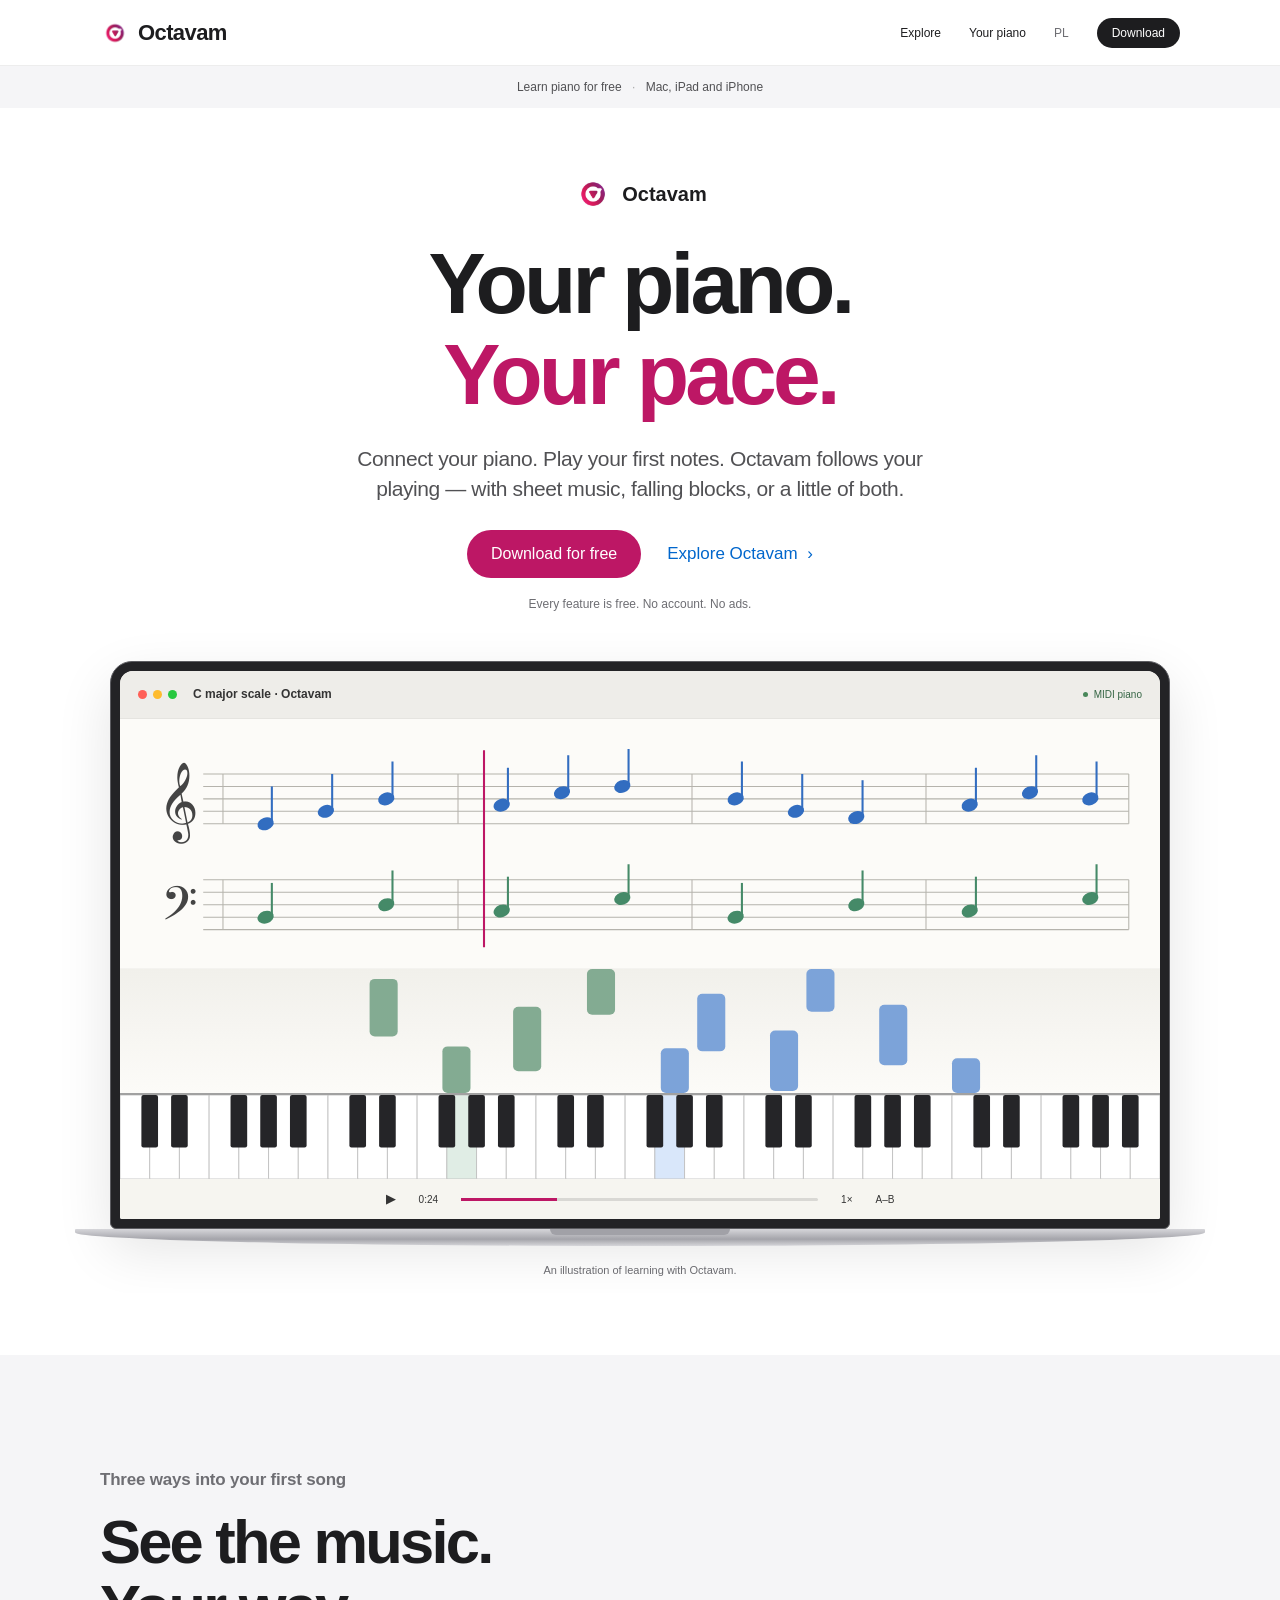
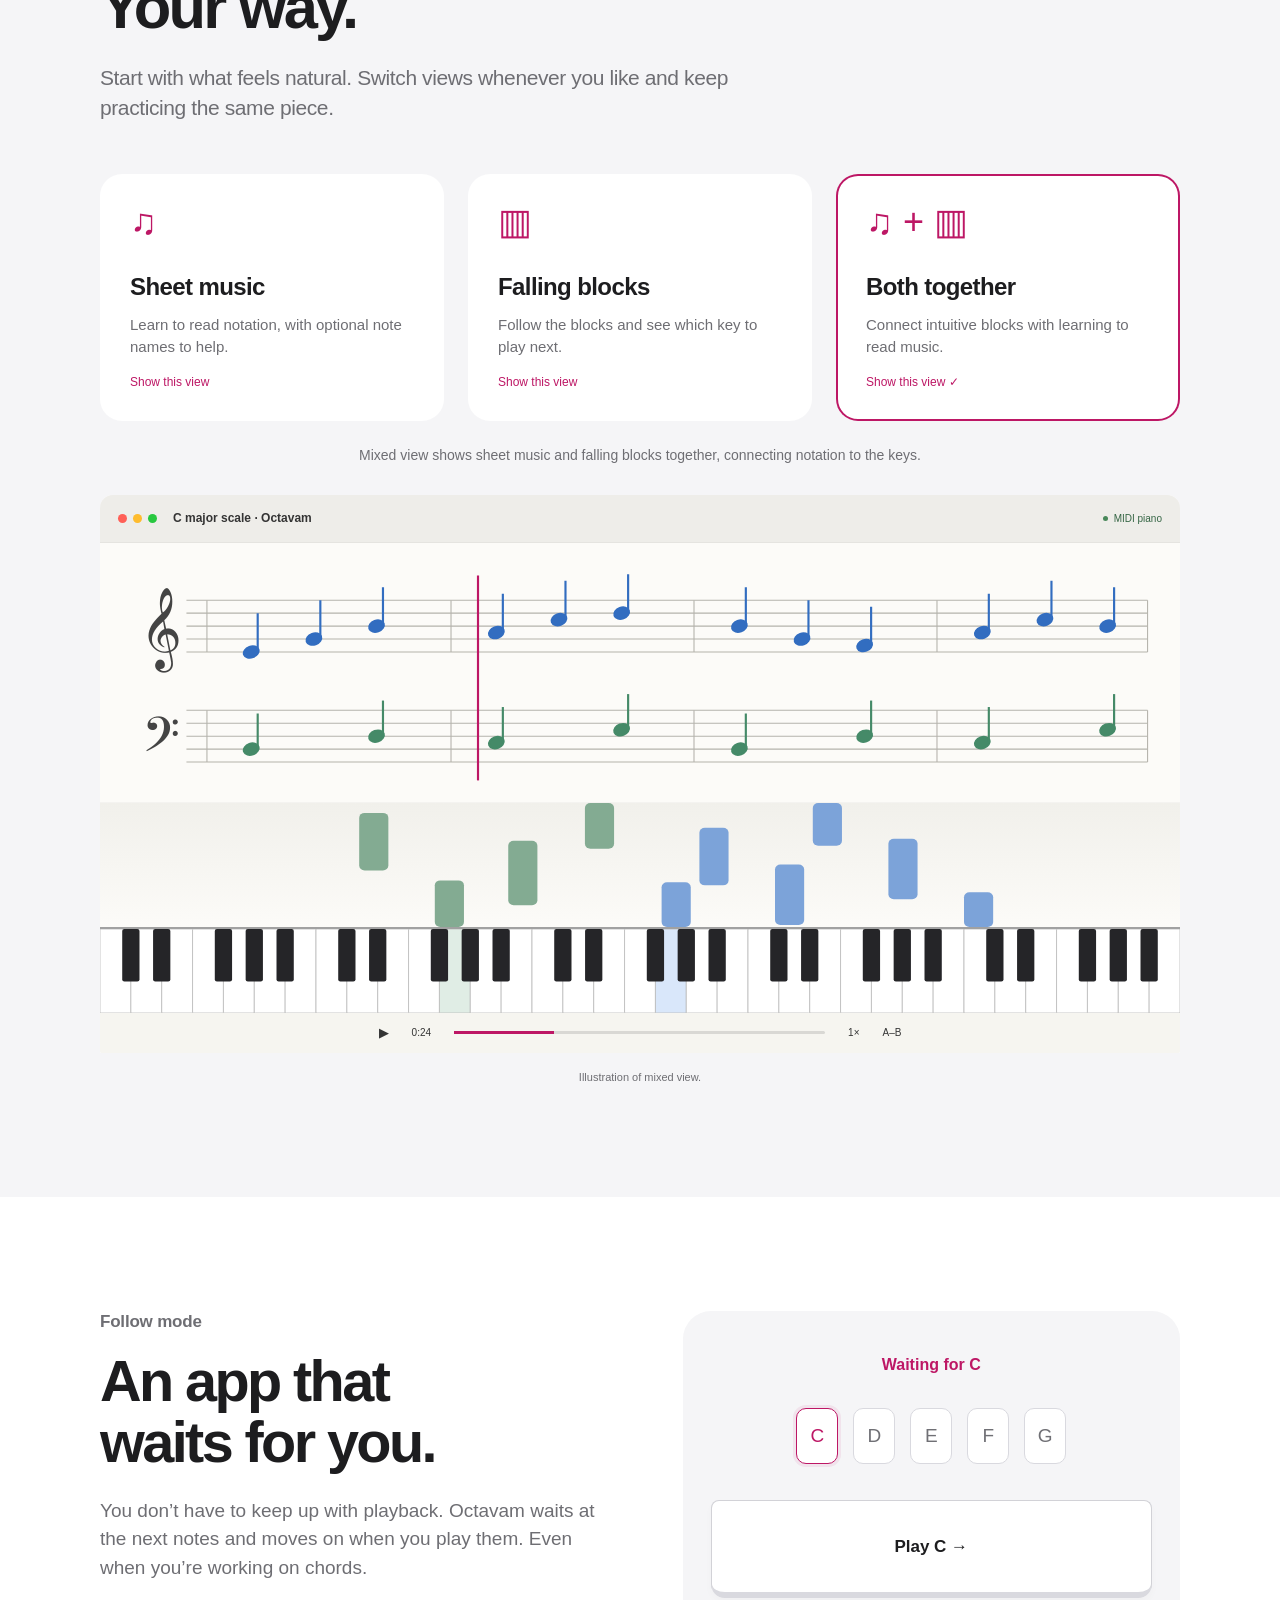
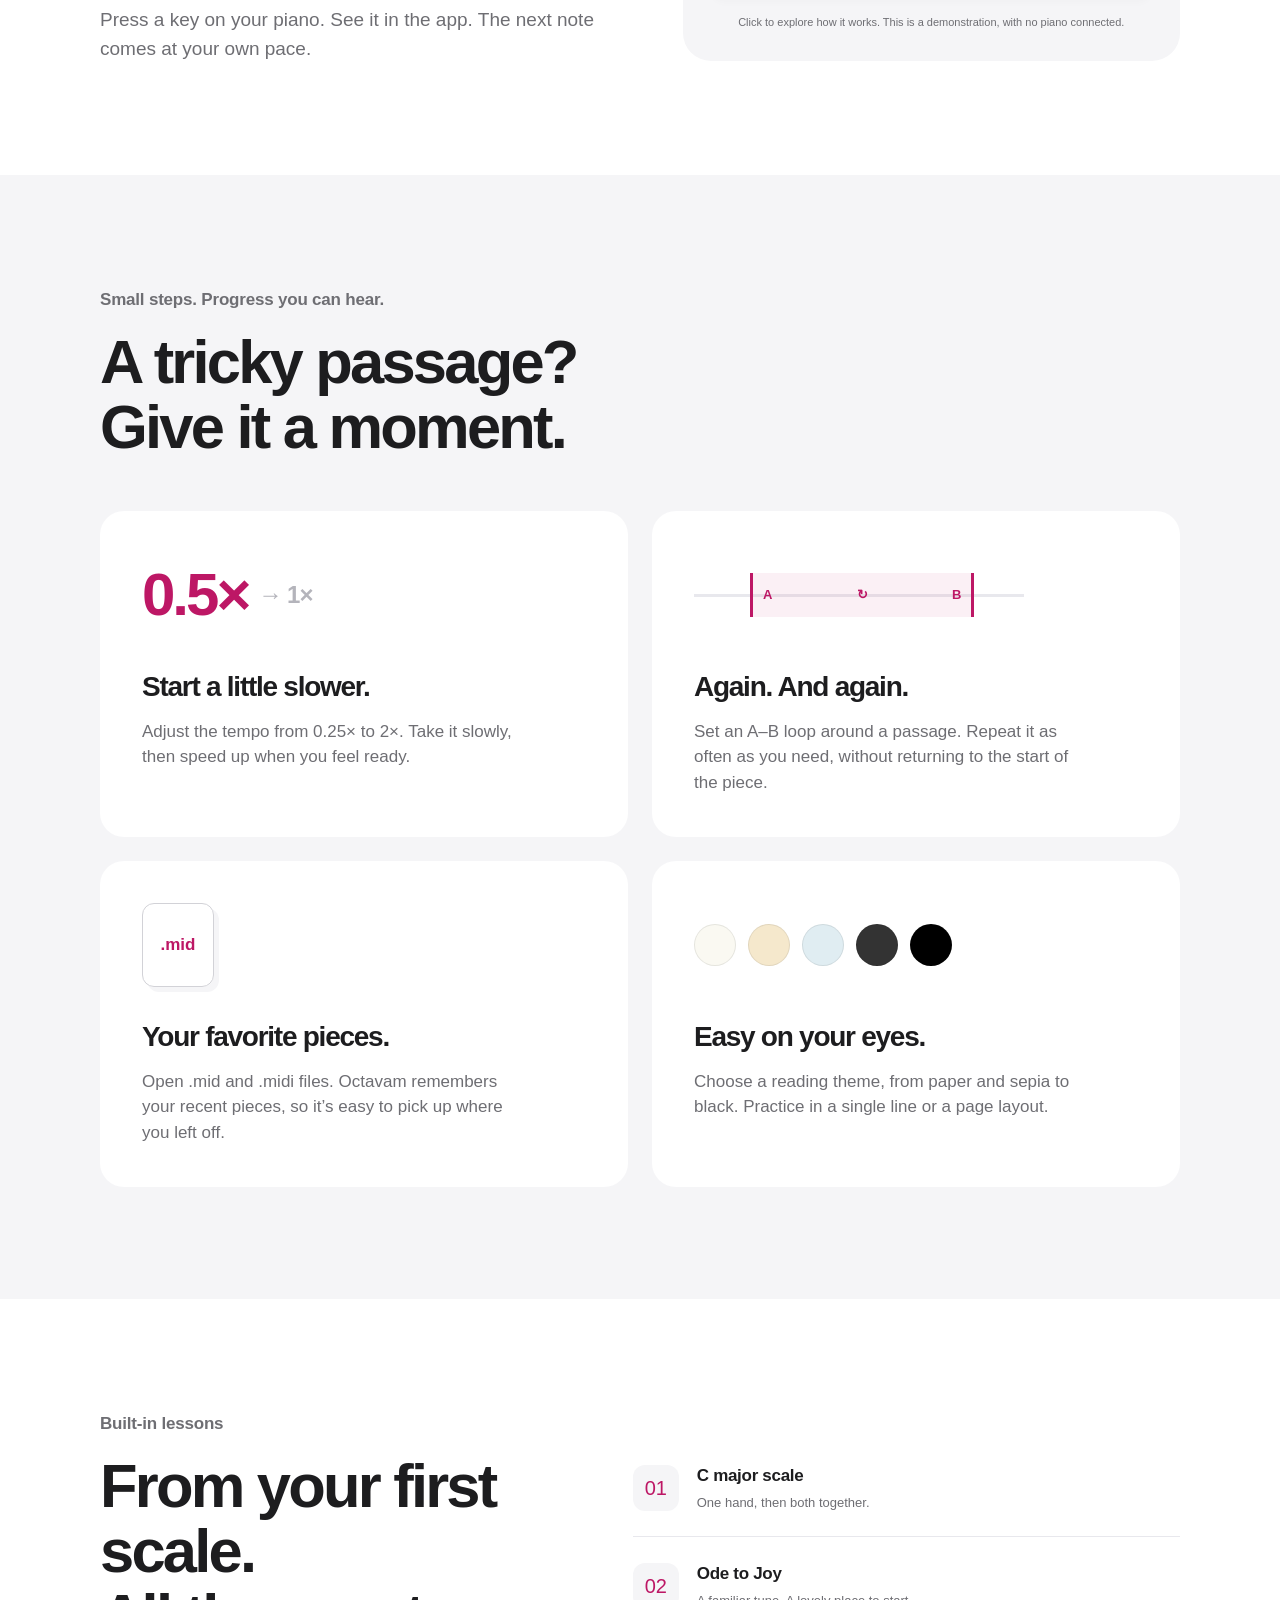
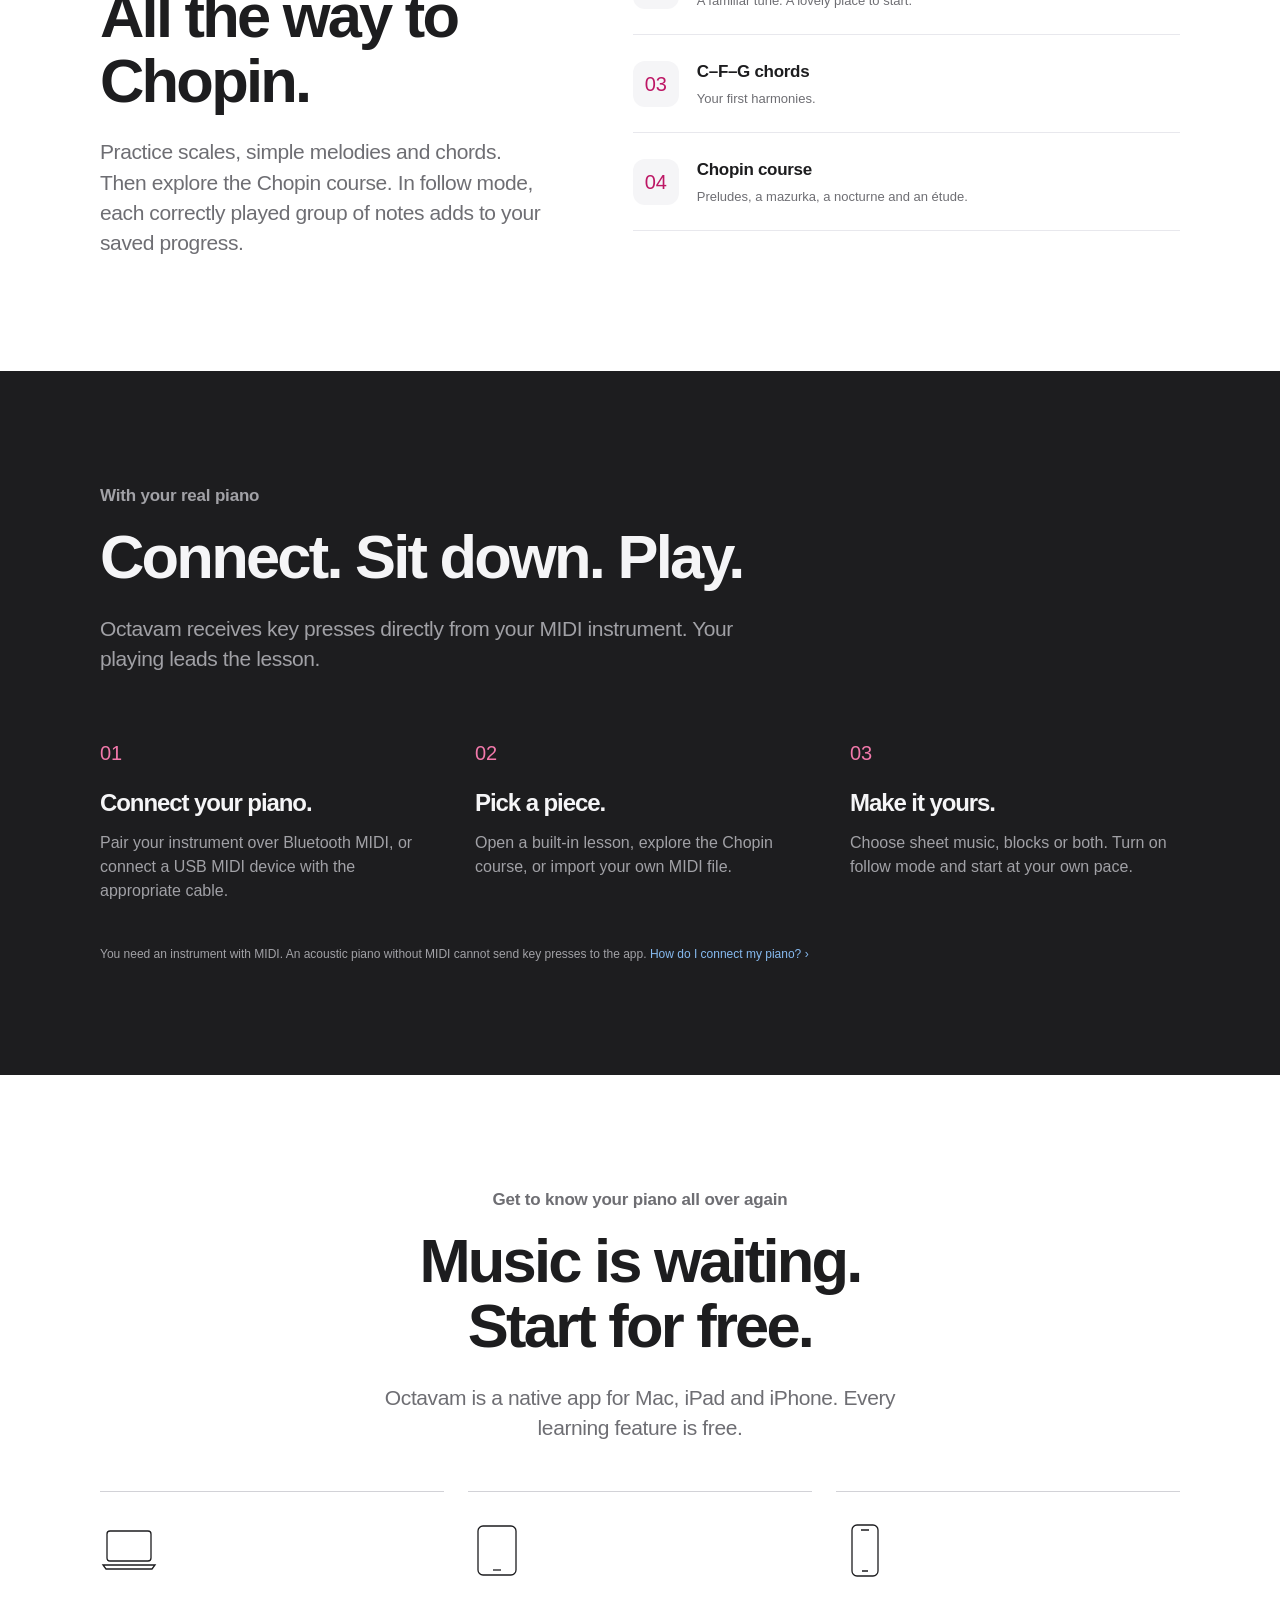
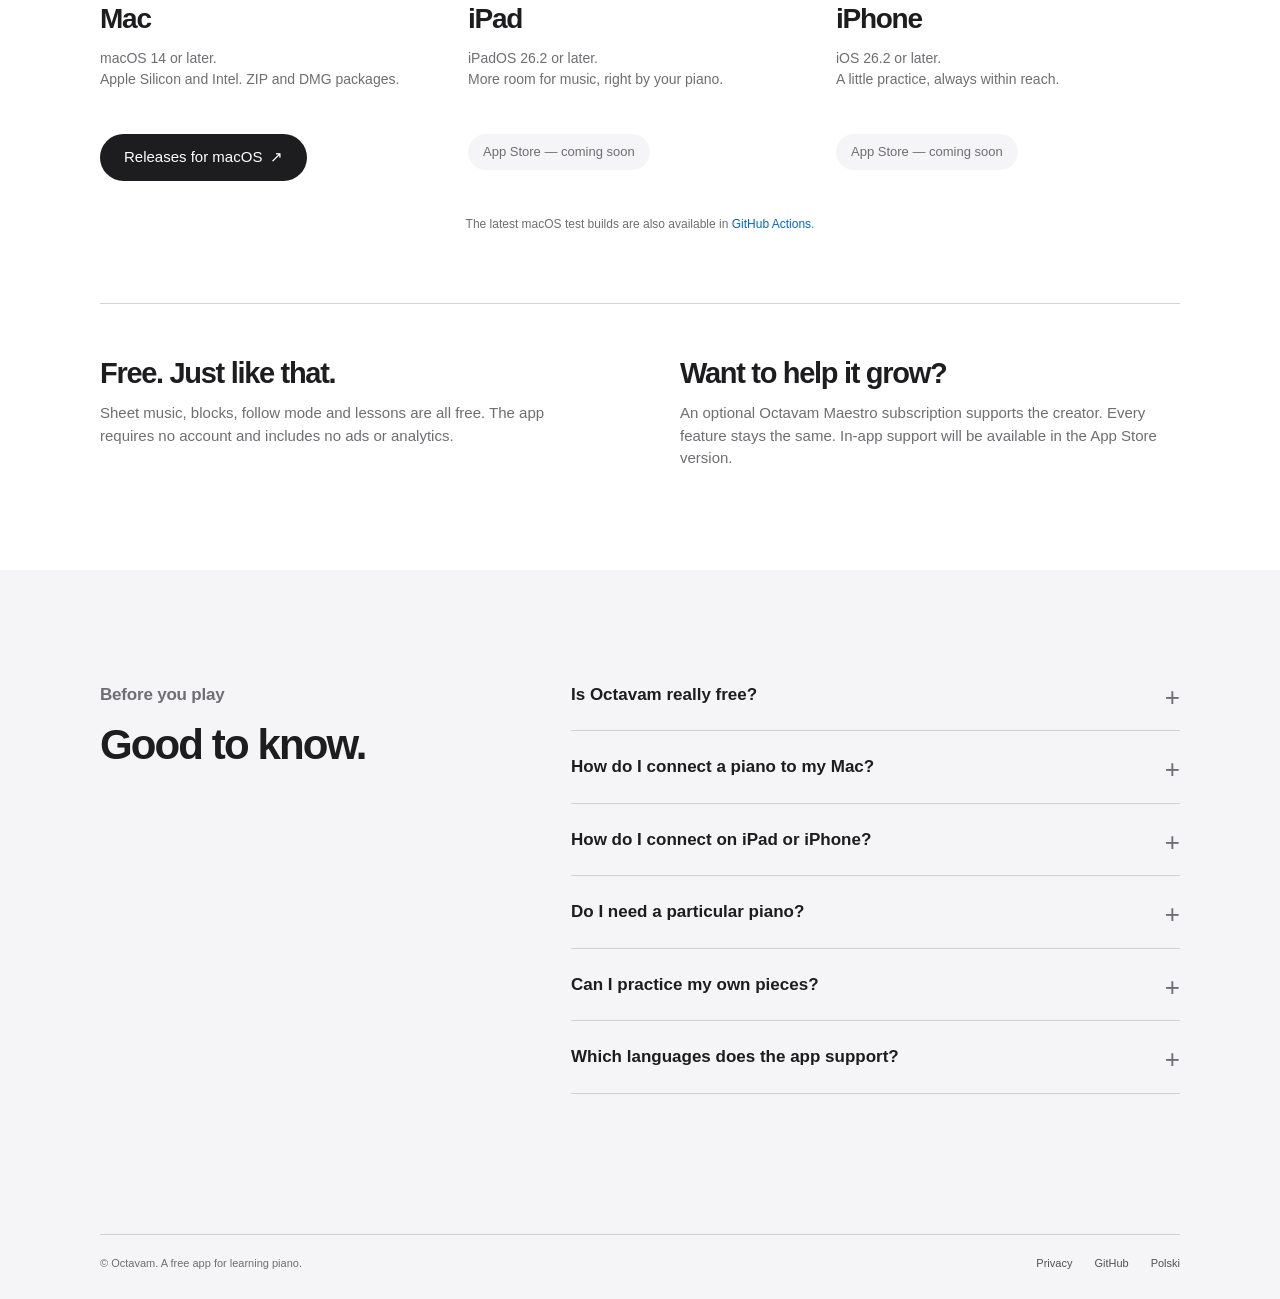
==== index.html @ 35cdaa97 "update page" ====
<!doctype html>
<html lang="pl">
<head>
<meta charset="utf-8">
<meta name="viewport" content="width=device-width,initial-scale=1">
<title>Octavam — darmowa aplikacja do nauki gry na pianinie</title>
<meta name="description" content="Podłącz pianino MIDI i ucz się we własnym tempie. Octavam podąża za Twoją grą. Wybierz nuty, spadające bloki lub oba widoki. Za darmo na Macu; także na iPadzie i iPhonie.">
<meta name="color-scheme" content="light">
<meta name="theme-color" content="#ffffff">
<link rel="canonical" href="https://octavam.com/">
<link rel="alternate" hreflang="pl" href="https://octavam.com/">
<link rel="alternate" hreflang="en" href="https://octavam.com/en/">
<link rel="alternate" hreflang="x-default" href="https://octavam.com/">
<link rel="icon" type="image/png" href="/assets/favicon.png">
<link rel="apple-touch-icon" href="/assets/apple-touch-icon.png">
<meta property="og:type" content="website">
<meta property="og:site_name" content="Octavam">
<meta property="og:title" content="Octavam — darmowa aplikacja do nauki gry na pianinie">
<meta property="og:description" content="Podłącz pianino MIDI i ucz się we własnym tempie. Octavam podąża za Twoją grą. Wybierz nuty, spadające bloki lub oba widoki. Za darmo na Macu; także na iPadzie i iPhonie.">
<meta property="og:url" content="https://octavam.com/">
<meta property="og:image" content="https://octavam.com/assets/og-image.png">
<meta property="og:locale" content="pl_PL">
<meta property="og:locale:alternate" content="en_US">
<meta name="twitter:card" content="summary_large_image">
<meta name="twitter:title" content="Octavam — darmowa aplikacja do nauki gry na pianinie">
<meta name="twitter:description" content="Podłącz pianino MIDI i ucz się we własnym tempie. Octavam podąża za Twoją grą. Wybierz nuty, spadające bloki lub oba widoki. Za darmo na Macu; także na iPadzie i iPhonie.">
<meta name="twitter:image" content="https://octavam.com/assets/og-image.png">
<link rel="stylesheet" href="/assets/style.css">
<script src="/assets/lang.js" defer></script>
<script src="/assets/site.js" defer></script>
<script type="application/ld+json">{"@context": "https://schema.org", "@type": "SoftwareApplication", "name": "Octavam", "applicationCategory": "MusicApplication", "operatingSystem": "macOS 14+, iPadOS 26.2+, iOS 26.2+", "description": "Podłącz pianino MIDI i ucz się we własnym tempie. Octavam podąża za Twoją grą. Wybierz nuty, spadające bloki lub oba widoki. Za darmo na Macu; także na iPadzie i iPhonie.", "url": "https://octavam.com/", "image": "https://octavam.com/assets/og-image.png", "inLanguage": ["en", "pl", "ru", "uk", "de", "fr"], "isAccessibleForFree": true, "offers": {"@type": "Offer", "price": "0", "priceCurrency": "USD"}, "downloadUrl": "https://github.com/lepoco/octavam/releases"}</script>
</head>
<body>
<a class="skip" href="#main">Przejdź do treści</a>
<header class="nav"><div class="nav-inner">
  <a class="brand" href="/"><img src="/assets/favicon.png" alt="" width="30" height="30">Octavam</a>
  <nav aria-label="Nawigacja główna"><a class="hide-s" href="#features">Możliwości</a><a class="hide-s" href="#connect">Twoje pianino</a><a class="lang" href="/en/" hreflang="en" lang="en">EN</a><a class="nav-download" href="#download">Pobierz</a></nav>
</div></header>
<main id="main">
<div class="availability">Darmowa nauka gry na pianinie <span>·</span> Mac, iPad i iPhone</div>
<section class="hero" aria-labelledby="hero-heading">
  <div class="wrap">
    <p class="product-name"><img src="/assets/logo.png" alt="" width="40" height="40">Octavam</p>
    <h1 id="hero-heading">Twoje pianino.<br><span>Twój rytm.</span></h1>
    <p class="lead">Podłącz pianino. Zagraj pierwsze nuty. Octavam podąża za Twoją grą — z nutami, spadającymi blokami lub jednym i drugim.</p>
    <div class="btns"><a class="btn primary" href="#download">Pobierz za darmo</a><a class="text-link" href="#features">Poznaj Octavam <span aria-hidden="true">›</span></a></div>
    <p class="hero-note">Wszystkie funkcje za darmo. Bez konta. Bez reklam.</p>
  </div>
  <figure class="device-stage"><div class="device-frame"><div class="practice-preview" data-mode="mixed">
      <div class="preview-toolbar" aria-hidden="true"><span class="window-dots"><i></i><i></i><i></i></span><span class="preview-title">Gama C-dur · Octavam</span><span class="preview-connected">Pianino MIDI</span></div>
      <img id="hero-score" class="score-art" src="/assets/score.svg" width="1000" height="240" alt="Ilustracja widoku mieszanego: zapis nutowy, bloki i klawiatura.">
      <img id="hero-blocks" class="blocks-art" src="/assets/blocks.svg" width="1000" height="125" alt="">
      <img class="keyboard-art" src="/assets/keyboard.svg" width="1000" height="85" alt="">
      <div class="preview-transport" aria-hidden="true"><span class="transport-play">▶</span><span>0:24</span><span class="transport-track"><i></i></span><span>1×</span><span>A–B</span></div>
    </div></div><div class="device-base" aria-hidden="true"></div><figcaption class="preview-caption">Ilustracja sposobu nauki w Octavam.</figcaption></figure>
</section>
<section id="features" class="section modes-section" aria-labelledby="modes-heading"><div class="wrap">
  <p class="eyebrow">Trzy sposoby na pierwszy utwór</p><h2 id="modes-heading">Zobacz muzykę.<br>Po swojemu.</h2><p class="section-intro">Zacznij od tego, co jest dla Ciebie naturalne. W każdej chwili możesz zmienić widok i ćwiczyć dalej ten sam utwór.</p>
  <div class="mode-options" role="group" aria-label="Wybierz widok demonstracji"><button type="button" class="mode-option" data-mode="notation" aria-pressed="false" aria-controls="mode-preview" data-description="W widoku nutowym skupiasz się na pięciolinii. Nazwy dźwięków pomagają połączyć nutę z klawiszem." data-caption="Ilustracja widoku nutowego."><span class="mode-symbol" aria-hidden="true">♫</span><strong>Nuty</strong><span class="mode-copy">Poznawaj zapis nutowy, z opcjonalnymi nazwami dźwięków.</span><span class="mode-action">Pokaż ten widok</span></button><button type="button" class="mode-option" data-mode="blocks" aria-pressed="false" aria-controls="mode-preview" data-description="W widoku bloków widzisz kolejność dźwięków i długość ich trwania nad klawiaturą." data-caption="Ilustracja widoku bloków."><span class="mode-symbol" aria-hidden="true">▥</span><strong>Bloki</strong><span class="mode-copy">Śledź spadające bloki i zobacz, który klawisz nacisnąć.</span><span class="mode-action">Pokaż ten widok</span></button><button type="button" class="mode-option" data-mode="mixed" aria-pressed="true" aria-controls="mode-preview" data-description="W widoku mieszanym widzisz nuty i bloki jednocześnie. Łatwiej powiązać zapis z ruchem na klawiaturze." data-caption="Ilustracja widoku mieszanego."><span class="mode-symbol" aria-hidden="true">♫ + ▥</span><strong>Razem</strong><span class="mode-copy">Połącz intuicyjne bloki z nauką czytania nut.</span><span class="mode-action">Pokaż ten widok</span></button></div>
  <p id="mode-description" class="mode-description" aria-live="polite">W widoku mieszanym widzisz nuty i bloki jednocześnie. Łatwiej powiązać zapis z ruchem na klawiaturze.</p>
  <div class="practice-preview" id="mode-preview" data-mode="mixed">
      <div class="preview-toolbar" aria-hidden="true"><span class="window-dots"><i></i><i></i><i></i></span><span class="preview-title">Gama C-dur · Octavam</span><span class="preview-connected">Pianino MIDI</span></div>
      <img id="preview-score" class="score-art" src="/assets/score.svg" width="1000" height="240" alt="Ilustracja widoku mieszanego: zapis nutowy, bloki i klawiatura.">
      <img id="preview-blocks" class="blocks-art" src="/assets/blocks.svg" width="1000" height="125" alt="">
      <img class="keyboard-art" src="/assets/keyboard.svg" width="1000" height="85" alt="">
      <div class="preview-transport" aria-hidden="true"><span class="transport-play">▶</span><span>0:24</span><span class="transport-track"><i></i></span><span>1×</span><span>A–B</span></div>
    </div>
  <p id="preview-caption" class="preview-caption center">Ilustracja widoku mieszanego.</p>
</div></section>
<section class="section" aria-labelledby="follow-heading"><div class="wrap follow-layout">
  <div class="follow-copy"><p class="eyebrow">Tryb follow</p><h2 id="follow-heading">Aplikacja, która<br>czeka na Ciebie.</h2><p>Nie musisz nadążać za odtwarzaniem. Octavam zatrzymuje się przy kolejnych nutach i rusza dalej, gdy je zagrasz. Także wtedy, gdy ćwiczysz akordy.</p><p>Naciskasz klawisz na swoim pianinie. Widzisz go w aplikacji. Następny dźwięk przychodzi w Twoim tempie.</p></div>
  <div class="follow-demo"><p id="follow-status" class="follow-status" aria-live="polite" data-waiting="Czekam na {note}" data-done="Pięć dźwięków. W Twoim tempie.">Czekam na C</p><div class="follow-track" aria-hidden="true"><span class="is-current">C</span><span>D</span><span>E</span><span>F</span><span>G</span></div><div class="follow-controls"><button id="follow-key" class="follow-key" type="button" data-press="Zagraj {note} →" data-done="Gotowe ✓">Zagraj C →</button><button id="restart-demo" class="restart-demo" type="button">Spróbuj ponownie</button><p class="demo-note">Kliknij, aby zobaczyć zasadę działania. To demonstracja, bez połączenia z pianinem.</p></div><p class="follow-fallback">Aplikacja czeka na poprawny dźwięk, zanim przejdzie do kolejnego.</p></div>
</div></section>
<section class="section features-section" aria-labelledby="practice-heading"><div class="wrap">
  <p class="eyebrow">Małe kroki. Słyszalne postępy.</p><h2 id="practice-heading">Trudny fragment?<br>Daj sobie chwilę.</h2><div class="feature-grid"><article class="feature"><div class="feature-visual tempo-visual" aria-hidden="true">0.5× <span>→ 1×</span></div><h3>Wolniej na początek.</h3><p>Zmień tempo od 0,25× do 2×. Zacznij spokojnie i przyspiesz, kiedy poczujesz się pewniej.</p></article><article class="feature"><div class="feature-visual loop-visual" aria-hidden="true"><div class="loop-range"><span>A</span><span>↻</span><span>B</span></div></div><h3>Jeszcze raz. I jeszcze.</h3><p>Zaznacz fragment pętlą A–B. Powtarzaj go tyle razy, ile potrzebujesz, bez wracania do początku utworu.</p></article><article class="feature"><div class="feature-visual" aria-hidden="true"><div class="file-visual">.mid</div></div><h3>Twoje ulubione utwory.</h3><p>Otwieraj pliki .mid i .midi. Octavam zapamięta ostatnie utwory, żeby łatwo wrócić do ćwiczeń.</p></article><article class="feature"><div class="feature-visual swatches" aria-hidden="true"><i></i><i></i><i></i><i></i><i></i></div><h3>Wygodnie dla oczu.</h3><p>Wybierz motyw czytania, od papieru i sepii po czerń. Ćwicz w jednej linii lub w układzie strony.</p></article></div>
</div></section>
<section class="section" aria-labelledby="lessons-heading"><div class="wrap lessons">
  <div><p class="eyebrow">Lekcje w aplikacji</p><h2 id="lessons-heading">Od pierwszej gamy.<br>Aż do Chopina.</h2><p class="section-intro">Ćwicz gamy, proste melodie i akordy. Potem sięgnij po Kurs Chopina. W trybie follow Twój postęp zapisuje się wraz z poprawnie zagranymi grupami nut.</p></div><ol class="lesson-list"><li><span class="lesson-number" aria-hidden="true">01</span><div><strong>Gama C-dur</strong><small>Jedna ręka, potem obie.</small></div></li><li><span class="lesson-number" aria-hidden="true">02</span><div><strong>Oda do radości</strong><small>Znana melodia. Dobry początek.</small></div></li><li><span class="lesson-number" aria-hidden="true">03</span><div><strong>Akordy C–F–G</strong><small>Pierwsze współbrzmienia.</small></div></li><li><span class="lesson-number" aria-hidden="true">04</span><div><strong>Kurs Chopina</strong><small>Preludia, mazurek, nokturn i etiuda.</small></div></li></ol>
</div></section>
<section id="connect" class="section connection-section" aria-labelledby="connect-heading"><div class="wrap">
  <p class="eyebrow">Z Twoim prawdziwym pianinem</p><h2 id="connect-heading">Połącz. Usiądź. Graj.</h2><p class="section-intro">Octavam odbiera naciśnięcia klawiszy bezpośrednio z instrumentu MIDI. To Twoja gra prowadzi lekcję.</p><ol class="connection-steps"><li><span class="step-num" aria-hidden="true">01</span><h3>Połącz pianino.</h3><p>Sparuj instrument przez Bluetooth MIDI lub podłącz urządzenie USB MIDI odpowiednim kablem.</p></li><li><span class="step-num" aria-hidden="true">02</span><h3>Wybierz utwór.</h3><p>Otwórz wbudowaną lekcję, Kurs Chopina albo własny plik MIDI.</p></li><li><span class="step-num" aria-hidden="true">03</span><h3>Graj po swojemu.</h3><p>Wybierz nuty, bloki lub oba widoki. Włącz tryb follow i zacznij od własnego tempa.</p></li></ol><p class="connection-footnote">Potrzebujesz instrumentu z MIDI. Pianino akustyczne bez MIDI nie przesyła naciśnięć do aplikacji. <a href="#pairing">Jak połączyć pianino? <span aria-hidden="true">›</span></a></p>
</div></section>
<section id="download" class="section download-section" aria-labelledby="download-heading"><div class="wrap center">
  <p class="eyebrow">Poznaj się ze swoim pianinem na nowo</p><h2 id="download-heading">Muzyka czeka.<br>Zacznij za darmo.</h2><p class="section-intro">Octavam jest natywną aplikacją na Maca, iPada i iPhone’a. Wszystkie funkcje nauki są darmowe.</p><div class="download-grid"><article class="download-card"><svg class="platform-icon" viewBox="0 0 58 58" aria-hidden="true"><rect x="7" y="9" width="44" height="30" rx="3"/><path d="M3 43h52l-3 4H6z"/></svg><h3>Mac</h3><p>macOS 14 lub nowszy.<br>Apple Silicon i Intel. Paczki ZIP i DMG.</p><a class="btn" href="https://github.com/lepoco/octavam/releases">Wydania na macOS <span aria-hidden="true">↗</span></a></article><article class="download-card"><svg class="platform-icon" viewBox="0 0 58 58" aria-hidden="true"><rect x="10" y="4" width="38" height="49" rx="5"/><path d="M25 48h8"/></svg><h3>iPad</h3><p>iPadOS 26.2 lub nowszy.<br>Więcej miejsca na nuty, tuż przy pianinie.</p><span class="coming-soon">App Store — wkrótce</span></article><article class="download-card"><svg class="platform-icon" viewBox="0 0 58 58" aria-hidden="true"><rect x="16" y="3" width="26" height="51" rx="5"/><path d="M25 8h8M26 49h6"/></svg><h3>iPhone</h3><p>iOS 26.2 lub nowszy.<br>Twoje ćwiczenia zawsze pod ręką.</p><span class="coming-soon">App Store — wkrótce</span></article></div>
  <p class="build-note">Najnowsze kompilacje testowe macOS są też dostępne w <a href="https://github.com/lepoco/octavam/actions/workflows/macos-build.yml">GitHub Actions</a>.</p>
  <div class="free-note"><div><h3>Darmowa. Po prostu.</h3><p>Nuty, bloki, tryb follow i lekcje są dostępne bez opłat. Aplikacja nie wymaga konta, nie zawiera reklam ani analityki.</p></div><div><h3>Chcesz pomóc jej rosnąć?</h3><p>Opcjonalna subskrypcja Octavam Maestro wspiera twórcę. Wszystkie funkcje pozostają takie same. Wsparcie w aplikacji będzie dostępne w wersji App Store.</p></div></div>
</div></section>
<section id="faq" class="section faq-section" aria-labelledby="faq-heading"><div class="wrap faq-layout">
  <div><p class="eyebrow">Zanim zagrasz</p><h2 id="faq-heading">Dobrze wiedzieć.</h2></div><div><details><summary>Czy Octavam naprawdę jest darmowy?</summary><p>Tak. Wszystkie funkcje nauki są darmowe. Octavam Maestro to opcjonalne wsparcie twórcy, które nie odblokowuje dodatkowych funkcji.</p></details><details id="pairing"><summary>Jak połączyć pianino z Makiem?</summary><ol><li>Włącz Bluetooth MIDI w pianinie.</li><li>Na Macu otwórz Konfigurację MIDI audio → Okno → Pokaż studio MIDI.</li><li>Kliknij ikonę Bluetooth i połącz instrument.</li><li>Wybierz go w panelu urządzenia w Octavam. Przy następnym uruchomieniu aplikacja spróbuje połączyć go automatycznie.</li></ol></details><details><summary>Jak połączyć pianino z iPadem lub iPhonem?</summary><p>W panelu urządzenia w Octavam wybierz „Połącz urządzenie Bluetooth MIDI”, a następnie swój instrument. Dla USB MIDI potrzebujesz kabla i, zależnie od urządzenia, adaptera.</p></details><details><summary>Czy potrzebuję konkretnego modelu pianina?</summary><p>Liczy się obsługa MIDI, a nie marka. Sprawdź, czy Twój instrument obsługuje Bluetooth MIDI lub USB MIDI. Sam Bluetooth do przesyłania dźwięku nie wystarcza. Wykrywanie gry przez mikrofon nie jest obecnie dostępne.</p></details><details><summary>Czy mogę ćwiczyć własne utwory?</summary><p>Tak. Zaimportuj plik .mid lub .midi z panelu utworów. Na Macu możesz użyć skrótu ⇧⌘O. Nie musisz zaczynać od własnych plików: lekcje i Kurs Chopina są już w aplikacji.</p></details><details><summary>W jakich językach działa aplikacja?</summary><p>Interfejs aplikacji jest dostępny po polsku, angielsku, niemiecku, francusku, ukraińsku i rosyjsku.</p></details></div>
</div></section>
</main>
<footer><div class="wrap footer-inner"><p>© Octavam. Darmowa aplikacja do nauki gry na pianinie.</p><div class="footer-links"><a href="/privacy.html">Prywatność</a><a href="https://github.com/lepoco/octavam">GitHub</a><a class="lang" href="/en/" hreflang="en" lang="en">English</a></div></div></footer>
</body>
</html>
---- assets/style.css ----
:root{color-scheme:light;--ink:#1d1d1f;--muted:#6e6e73;--paper:#f5f5f7;--accent:#bd1765;--link:#0066cc;--line:#d2d2d7}
*{box-sizing:border-box}
html{scroll-behavior:smooth;scroll-padding-top:88px}
body{margin:0;color:var(--ink);background:#fff;font:17px/1.5 -apple-system,BlinkMacSystemFont,"Segoe UI",sans-serif;-webkit-font-smoothing:antialiased}
a{color:var(--link);text-decoration:none}a:hover{text-decoration:underline}
button{font:inherit;cursor:pointer}button,a{-webkit-tap-highlight-color:transparent}
button:focus-visible,a:focus-visible,summary:focus-visible{outline:3px solid var(--link);outline-offset:5px}
img,svg{max-width:100%;vertical-align:middle}button:disabled{cursor:default}
h1,h2,h3,p{margin:0}h1,h2,h3{line-height:1.06;letter-spacing:-.045em}
h1{font-size:clamp(54px,6.7vw,88px);font-weight:700}h2{font-size:clamp(38px,4.8vw,64px);font-weight:650}h3{font-size:28px;font-weight:650}
section{scroll-margin-top:20px}.wrap{width:min(1080px,calc(100% - 64px));margin-inline:auto}
.skip{position:absolute;top:-100px;left:20px;padding:12px 20px;background:#fff;z-index:100}.skip:focus{top:8px}
.nav{position:sticky;top:0;z-index:20;border-bottom:1px solid #00000012;background:#ffffffeb;-webkit-backdrop-filter:saturate(180%) blur(20px);backdrop-filter:saturate(180%) blur(20px)}
.nav-inner,.nav>.glass{width:min(1080px,calc(100% - 64px));margin:auto;display:flex;align-items:center;justify-content:space-between;min-height:65px;gap:24px}
.brand{display:flex;align-items:center;gap:8px;color:var(--ink);font-size:22px;font-weight:650;letter-spacing:-.6px}.brand:hover{text-decoration:none}.brand img{width:30px;height:30px;border-radius:7px}
nav{display:flex;align-items:center;gap:28px}nav a{color:var(--ink);font-size:12px}nav .lang{color:var(--muted)}nav .nav-download{background:var(--ink);color:#fff;border-radius:20px;padding:6px 15px}
.availability{background:var(--paper);text-align:center;padding:12px 24px;font-size:12px;color:#515154}.availability span{margin-inline:7px;color:#aaa}
.hero{padding-top:66px;text-align:center;overflow:hidden}.product-name{display:flex;align-items:center;justify-content:center;gap:9px;font-size:20px;font-weight:600;margin-bottom:24px}.product-name img{width:40px;height:40px;border-radius:10px}
.hero h1 span{color:var(--accent)}.hero .lead{max-width:630px;margin:24px auto 25px;font-size:21px;line-height:1.45;letter-spacing:-.4px;color:#515154}
.btns{display:flex;justify-content:center;align-items:center;gap:26px;flex-wrap:wrap}.btn{display:inline-flex;align-items:center;justify-content:center;gap:8px;min-height:44px;padding:11px 23px;border-radius:30px;background:var(--ink);color:#fff;font-size:16px;border:1px solid transparent}.btn:hover{background:#333336;text-decoration:none}.btn.primary{background:var(--accent)}.btn.primary:hover{background:#a81258}
.text-link{font-size:17px}.text-link span{margin-left:5px}.hero-note{font-size:12px;color:var(--muted);margin-top:17px}
.device-stage{width:min(1060px,calc(100% - 64px));margin:48px auto 0;padding-bottom:15px}.device-frame{padding:9px;border-radius:22px 22px 6px 6px;background:#232326;border:1px solid #5c5c61;box-shadow:0 20px 55px #0000001c;position:relative}
.device-base{height:17px;margin:0 -35px;border-radius:1px 1px 55% 55% / 1px 1px 15px 15px;background:linear-gradient(#d6d6da,#a4a4aa 60%,#d6d6da);box-shadow:0 15px 23px -15px #0007;position:relative}.device-base::before{content:"";position:absolute;width:16%;height:6px;left:42%;top:0;border-radius:0 0 8px 8px;background:#a1a1a7}
.practice-preview{background:#fcfbf8;color:#343434;border-radius:13px 13px 2px 2px;overflow:hidden}.preview-toolbar{min-height:48px;display:flex;align-items:center;padding:0 18px;gap:16px;background:#eeede9;border-bottom:1px solid #0000000a;font-size:12px}
.window-dots{display:flex;gap:6px}.window-dots i{width:9px;height:9px;background:#ff6057;border-radius:50%}.window-dots i:nth-child(2){background:#febc2e}.window-dots i:nth-child(3){background:#28c840}
.preview-title{font-weight:600;flex:1;text-align:left}.preview-connected{display:flex;gap:6px;align-items:center;color:#366645;font-size:10px}.preview-connected::before{content:"";width:5px;height:5px;border-radius:50%;background:#49885a}
.score-art{display:block;width:100%;height:auto}.score-art .staff{fill:none;stroke:#b5b3ac;stroke-width:1}.score-art .note{fill:#326dc0;stroke:#326dc0;stroke-width:2}.score-art .bass{fill:#458a68;stroke:#458a68}.score-art .clef{fill:#444;font-family:"Apple Symbols","Times New Roman",serif}.score-art .playhead{stroke:var(--accent);stroke-width:2}
.blocks-art{display:block;width:100%;height:125px;background:linear-gradient(#f1f0eb,#fcfbf8);border-top:1px solid #00000008}.keyboard-art{height:86px;width:100%;display:block;border-top:2px solid #a1a1a1}
.preview-transport{display:flex;justify-content:center;align-items:center;gap:23px;padding:10px;background:#f6f5f0;font-size:10px}.transport-play{font-size:13px}.transport-track{width:35%;height:3px;background:#d9d8d4;border-radius:3px}.transport-track i{display:block;height:100%;width:27%;background:var(--accent)}.preview-caption{margin:16px 0 0;font-size:11px;color:var(--muted)}
.section{padding:112px 0}.eyebrow{font-size:17px;font-weight:600;letter-spacing:-.2px;color:var(--muted);margin-bottom:16px}.section-intro{margin-top:24px;color:var(--muted);font-size:21px;line-height:1.45;letter-spacing:-.4px;max-width:640px}.center{text-align:center}.center .section-intro{margin-inline:auto}
.modes-section{background:var(--paper);margin-top:62px}.mode-options{display:grid;grid-template-columns:repeat(3,1fr);gap:24px;margin-top:50px}.mode-option{border:0;padding:30px;border-radius:22px;background:#fff;color:var(--ink);text-align:left;box-shadow:inset 0 0 0 2px transparent;transition:box-shadow .2s}.mode-option:hover{box-shadow:inset 0 0 0 2px #d2d2d7}.mode-option[aria-pressed="true"]{box-shadow:inset 0 0 0 2px var(--accent)}
.mode-symbol{display:block;height:50px;color:var(--accent);font:36px/1 "Apple Symbols",sans-serif;margin-bottom:15px}.mode-option strong{font-size:24px;letter-spacing:-.6px;display:block}.mode-option .mode-copy{display:block;font-size:15px;color:var(--muted);line-height:1.5;margin-top:9px}.mode-option .mode-action{display:none;color:var(--accent);font-size:12px;margin-top:14px}.js .mode-option .mode-action{display:block}.mode-option[aria-pressed="true"] .mode-action::after{content:" ✓"}.mode-description{min-height:50px;margin:24px auto 0;font-size:14px;color:var(--muted);max-width:600px;text-align:center}
.follow-layout{display:grid;grid-template-columns:1fr 1fr;gap:85px;align-items:center}.follow-copy h2{font-size:clamp(38px,4.5vw,60px)}.follow-copy p:not(.eyebrow){margin-top:24px;color:var(--muted);font-size:19px}.follow-demo{padding:42px 28px 30px;background:var(--paper);border-radius:28px;text-align:center}
.follow-track{display:flex;justify-content:center;gap:15px;margin:25px 0 36px}.follow-track span{width:42px;height:56px;display:grid;place-items:center;border-radius:10px;color:#707075;border:1px solid #d9d9df;font-size:19px;background:#fff}.follow-track span.is-current{border-color:var(--accent);color:var(--accent);box-shadow:0 0 0 3px #bd176514}.follow-track span.is-done{color:#427453;background:#e4eee7;border-color:#d4e4d8}.follow-status{min-height:30px;font-size:16px;font-weight:600;color:var(--accent)}
.follow-key{width:100%;min-height:98px;border-radius:8px 8px 14px 14px;border:1px solid #d2d2d7;border-bottom:6px solid #d9d9df;background:#fff;font-weight:600;color:var(--ink);box-shadow:0 4px 8px #00000006}.follow-key:hover{background:#fdf7fa}.follow-key:active{transform:translateY(3px);border-bottom-width:3px}.follow-key:disabled{color:#356d49;background:#eaf3ed}.demo-note{font-size:11px;color:var(--muted);margin-top:16px}.restart-demo{display:none;margin:15px auto 0;background:none;border:0;color:var(--link);font-size:13px}.restart-demo.is-visible{display:block}.follow-controls{display:none}.js .follow-controls{display:block}.follow-fallback{color:var(--muted);font-size:14px}.js .follow-fallback{display:none}
.features-section{background:var(--paper)}.feature-grid{display:grid;grid-template-columns:repeat(2,1fr);gap:24px;margin-top:52px}.feature{background:#fff;border-radius:24px;padding:42px;min-height:300px;overflow:hidden}.feature p{color:var(--muted);margin-top:17px;font-size:17px;max-width:390px}.feature-visual{height:84px;margin-bottom:35px;display:flex;align-items:center;gap:10px}
.tempo-visual{color:var(--accent);font-size:60px;line-height:1;font-weight:650;letter-spacing:-3px}.tempo-visual span{color:#b4b4bb;font-size:24px;letter-spacing:-1px}.loop-visual{width:100%;max-width:330px;position:relative}.loop-visual::before{content:"";position:absolute;height:3px;top:41px;left:0;right:0;background:#e8e8ed}.loop-range{position:relative;height:44px;width:68%;margin-left:17%;border-inline:3px solid var(--accent);background:#bd176510;display:flex;justify-content:space-between;align-items:center;padding:0 10px;color:var(--accent);font-size:13px;font-weight:600}.file-visual{width:72px;height:84px;border:1.5px solid #d2d2d7;border-radius:12px;display:grid;place-items:center;font-size:17px;font-weight:600;color:var(--accent);box-shadow:5px 5px 0 #f5f5f7}.swatches{gap:12px}.swatches i{display:block;width:42px;height:42px;border:1px solid #00000015;border-radius:50%;background:#faf9f2}.swatches i:nth-child(2){background:#f5e8cc}.swatches i:nth-child(3){background:#e0edf2}.swatches i:nth-child(4){background:#333}.swatches i:nth-child(5){background:#000}
.lessons{display:grid;grid-template-columns:.9fr 1.1fr;gap:85px;align-items:center}.lesson-list{list-style:none;padding:0;margin:0}.lesson-list li{display:flex;align-items:center;gap:18px;padding:24px 0;border-bottom:1px solid #e8e8ed}.lesson-number{display:grid;place-items:center;width:46px;height:46px;border-radius:12px;background:var(--paper);color:var(--accent);font-size:20px;flex-shrink:0}.lesson-list strong{display:block;font-size:17px;font-weight:600;letter-spacing:-.3px}.lesson-list small{display:block;color:var(--muted);font-size:13px;margin-top:4px}.lesson-tag{margin-left:auto;color:var(--muted);font-size:11px}
.connection-section{background:#1d1d1f;color:#f5f5f7}.connection-section .eyebrow,.connection-section .section-intro{color:#a1a1a6}.connection-steps{display:grid;grid-template-columns:repeat(3,1fr);gap:45px;margin-top:64px;list-style:none;padding:0}.step-num{display:block;color:#f279ab;font-size:20px;margin-bottom:22px}.connection-steps h3{font-size:24px}.connection-steps p{color:#a1a1a6;margin-top:15px;font-size:16px}.connection-section .connection-footnote{color:#a1a1a6;font-size:12px;margin-top:42px}.connection-section a{color:#86baf0}
.download-section{padding-bottom:100px}.download-section .section-intro{max-width:580px}.download-grid{display:grid;grid-template-columns:repeat(3,1fr);gap:24px;margin-top:48px;text-align:left}.download-card{border-top:1px solid var(--line);padding-top:30px}.platform-icon{display:block;width:58px;height:58px;margin-bottom:24px;fill:none;stroke:currentColor;stroke-width:1.3}.download-card h3{font-size:28px}.download-card p{color:var(--muted);font-size:14px;margin:14px 0 22px;min-height:64px}.download-card a{font-size:15px}.coming-soon{display:inline-block;color:var(--muted);background:var(--paper);border-radius:30px;padding:8px 15px;font-size:13px}.build-note{margin-top:34px;font-size:12px;color:var(--muted)}
.free-note{display:grid;grid-template-columns:1fr 1fr;gap:80px;border-top:1px solid var(--line);padding-top:54px;margin-top:70px;text-align:left}.free-note h3{font-size:29px}.free-note p{color:var(--muted);font-size:15px;margin-top:14px}.faq-section{background:var(--paper)}.faq-layout{display:grid;grid-template-columns:.8fr 1.2fr;gap:65px}.faq-layout h2{font-size:42px}
details{border-bottom:1px solid var(--line);padding:23px 0}details:first-child{padding-top:0}summary{cursor:pointer;font-weight:600;font-size:17px;list-style:none;position:relative;padding-right:30px}summary::-webkit-details-marker{display:none}summary::after{content:"+";position:absolute;top:-4px;right:0;font-size:26px;font-weight:400;color:var(--muted)}details[open] summary::after{content:"−"}details p,details ol{margin-top:16px;font-size:15px;color:var(--muted)}details ol{padding-left:20px}details li+li{margin-top:8px}
footer{background:var(--paper);color:var(--muted);padding:28px 0;font-size:11px}.footer-inner{border-top:1px solid var(--line);padding-top:20px;display:flex;flex-wrap:wrap;align-items:center;justify-content:space-between;gap:15px}.footer-links{display:flex;gap:22px}footer a{color:#515154}.prose{margin:65px 0 90px;max-width:760px}.prose h1{font-size:clamp(36px,5vw,54px);margin-bottom:30px}.prose p,.prose ul{margin-top:20px}.prose li{margin-top:10px}.sr-only{position:absolute;width:1px;height:1px;padding:0;overflow:hidden;clip-path:inset(50%);white-space:nowrap;border:0}[hidden]{display:none!important}
.follow-layout>*{min-width:0}.follow-track span{min-width:0}.swatches i{height:auto;aspect-ratio:1;flex:0 1 42px}
@media(min-width:1440px){.device-stage{margin-top:60px}}
@media(max-width:850px){nav{gap:20px}.hide-s{display:none}.hero{padding-top:48px}.hero .lead{font-size:19px}.section{padding:80px 0}.follow-layout,.lessons,.faq-layout{gap:40px}.mode-options{gap:14px}.mode-option{padding:24px}.mode-option strong{font-size:21px}.feature{padding:32px}.free-note{gap:40px}.preview-toolbar{min-height:38px}.blocks-art{height:100px}.keyboard-art{height:70px}}
@media(max-width:600px){.wrap,.nav-inner,.nav>.glass{width:calc(100% - 40px)}.nav-inner,.nav>.glass{min-height:59px;gap:15px}.brand{font-size:20px}nav{gap:16px}nav .nav-download{font-size:11px;padding-inline:13px}.availability{font-size:11px}.availability span{margin-inline:4px}.hero{padding-top:40px}.product-name{font-size:17px;margin-bottom:24px}.product-name img{width:32px;height:32px}h1{font-size:clamp(44px,11.6vw,64px)}.hero .lead{font-size:17px;max-width:380px;margin-top:24px}.hero-note{font-size:11px}.btns{gap:20px}.btn{font-size:14px;padding:10px 19px}.text-link{font-size:15px}.device-stage{width:calc(100% - 48px);margin-top:38px}.device-frame{padding:5px;border-radius:12px 12px 3px 3px}.device-base{height:10px;margin-inline:-14px}.device-base::before{height:3px}.practice-preview{border-radius:7px 7px 0 0}.preview-toolbar{min-height:27px;gap:8px;padding-inline:10px}.window-dots{gap:3px}.window-dots i{width:5px;height:5px}.preview-title{font-size:7px}.preview-connected{font-size:6px;gap:3px}.preview-connected::before{width:3px;height:3px}.blocks-art{height:65px}.keyboard-art{height:42px}.preview-transport{font-size:7px;padding:5px;gap:12px}.transport-play{font-size:9px}.preview-caption{font-size:10px}.section{padding:66px 0}.eyebrow{font-size:15px;margin-bottom:14px}h2,.follow-copy h2,.faq-layout h2{font-size:38px}.section-intro,.follow-copy p:not(.eyebrow){font-size:18px}.modes-section{margin-top:38px}.mode-options{grid-template-columns:1fr;margin-top:32px}.mode-option{padding:24px;display:grid;grid-template-columns:40px 1fr;column-gap:16px}.mode-symbol{grid-row:1 / 4;margin:2px 0 0;height:auto;font-size:30px}.mode-option strong{font-size:22px}.mode-option .mode-copy{font-size:14px}.mode-option .mode-action{margin-top:10px}.follow-layout,.lessons,.faq-layout,.free-note{grid-template-columns:1fr;gap:35px}.follow-demo{padding:28px 24px}.feature-grid{grid-template-columns:1fr;gap:16px;margin-top:32px}.feature{padding:32px;min-height:280px}.feature h3{font-size:27px}.feature p{font-size:16px}.feature-visual{margin-bottom:25px;height:65px}.connection-steps{grid-template-columns:1fr;gap:32px;margin-top:42px}.step-num{margin-bottom:12px}.connection-steps p{margin-top:12px}.download-grid{grid-template-columns:1fr;gap:32px;margin-top:35px}.download-card{display:grid;grid-template-columns:48px 1fr;column-gap:20px}.platform-icon{grid-row:1 / 4;width:44px;height:44px}.download-card p{min-height:0;margin:10px 0 15px}.download-card .coming-soon,.download-card a{justify-self:start}.free-note{margin-top:48px;padding-top:36px}.free-note h3{font-size:27px}.faq-layout{gap:35px}.footer-inner{align-items:flex-start;flex-direction:column}}
@media(prefers-reduced-motion:reduce){html{scroll-behavior:auto}*,*::before,*::after{transition:none!important;animation:none!important}}
@media(prefers-reduced-transparency:reduce){.nav{background:#fff;-webkit-backdrop-filter:none;backdrop-filter:none}}
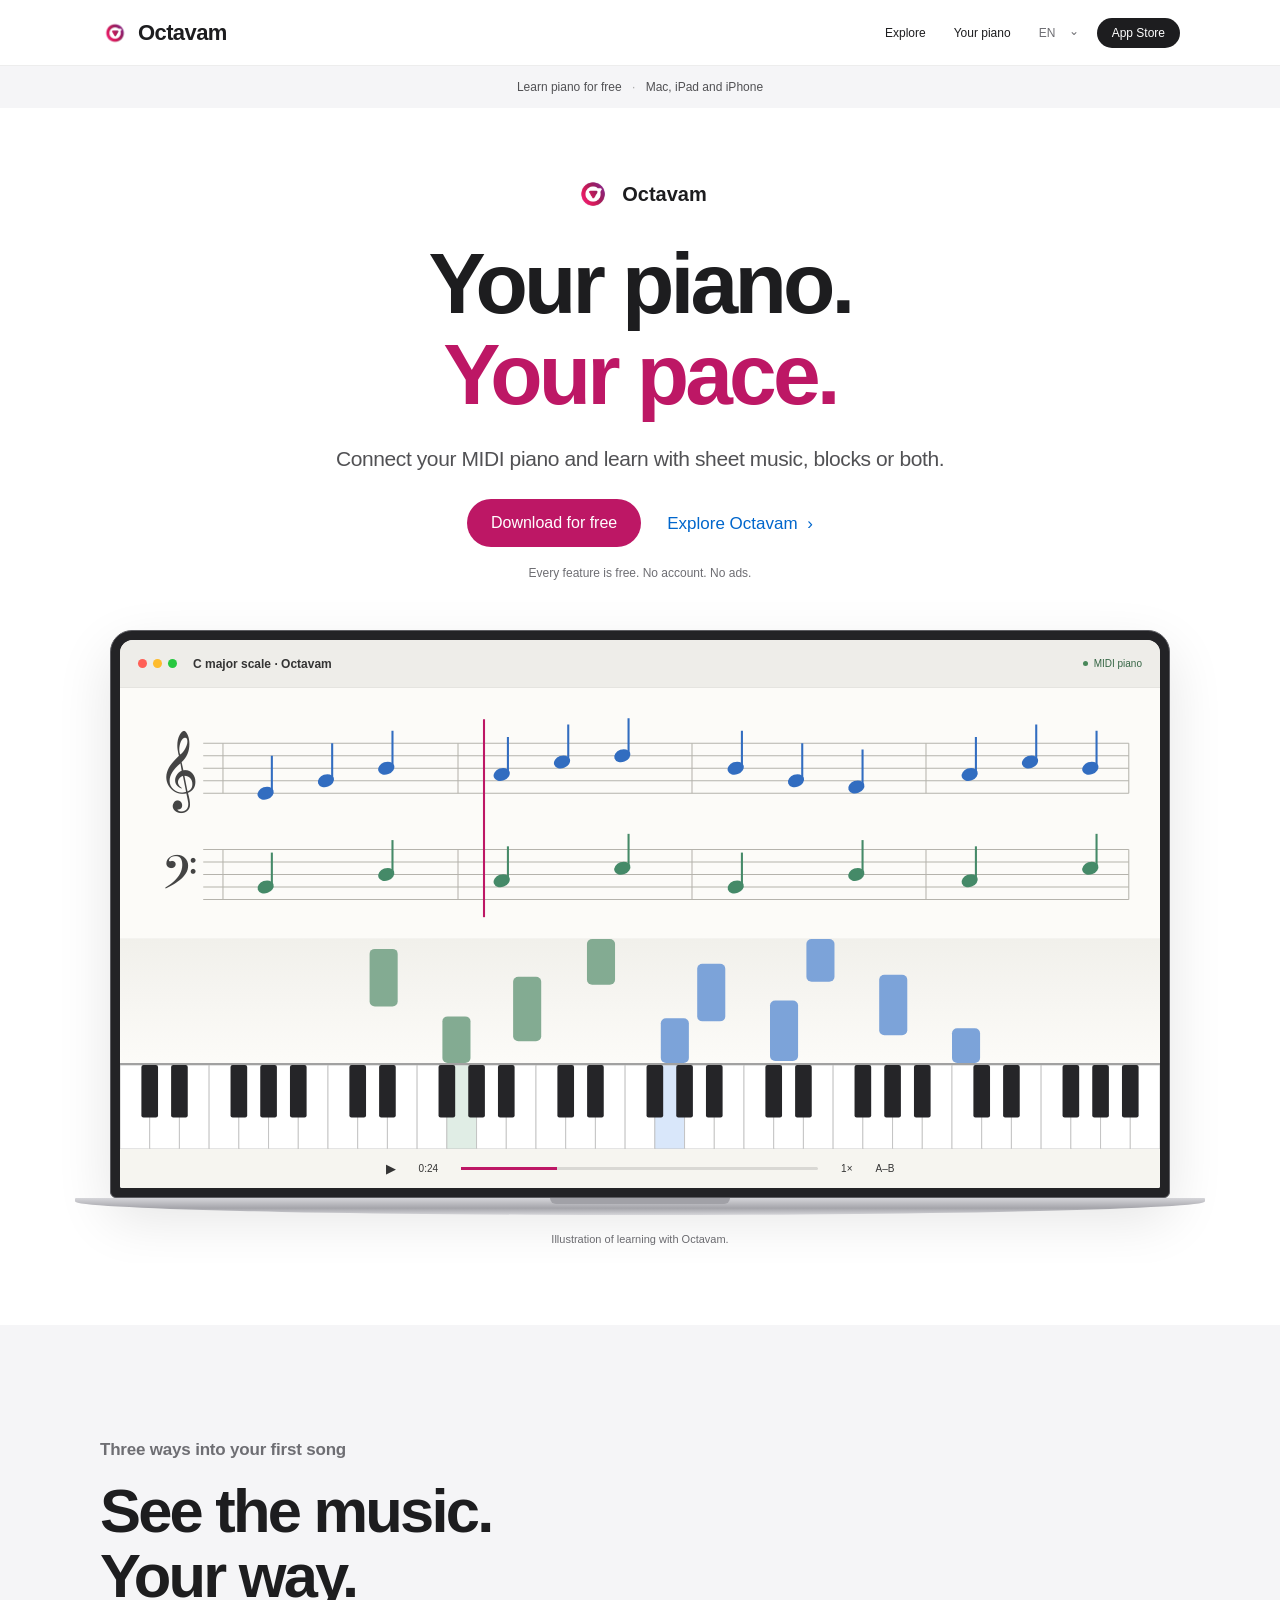
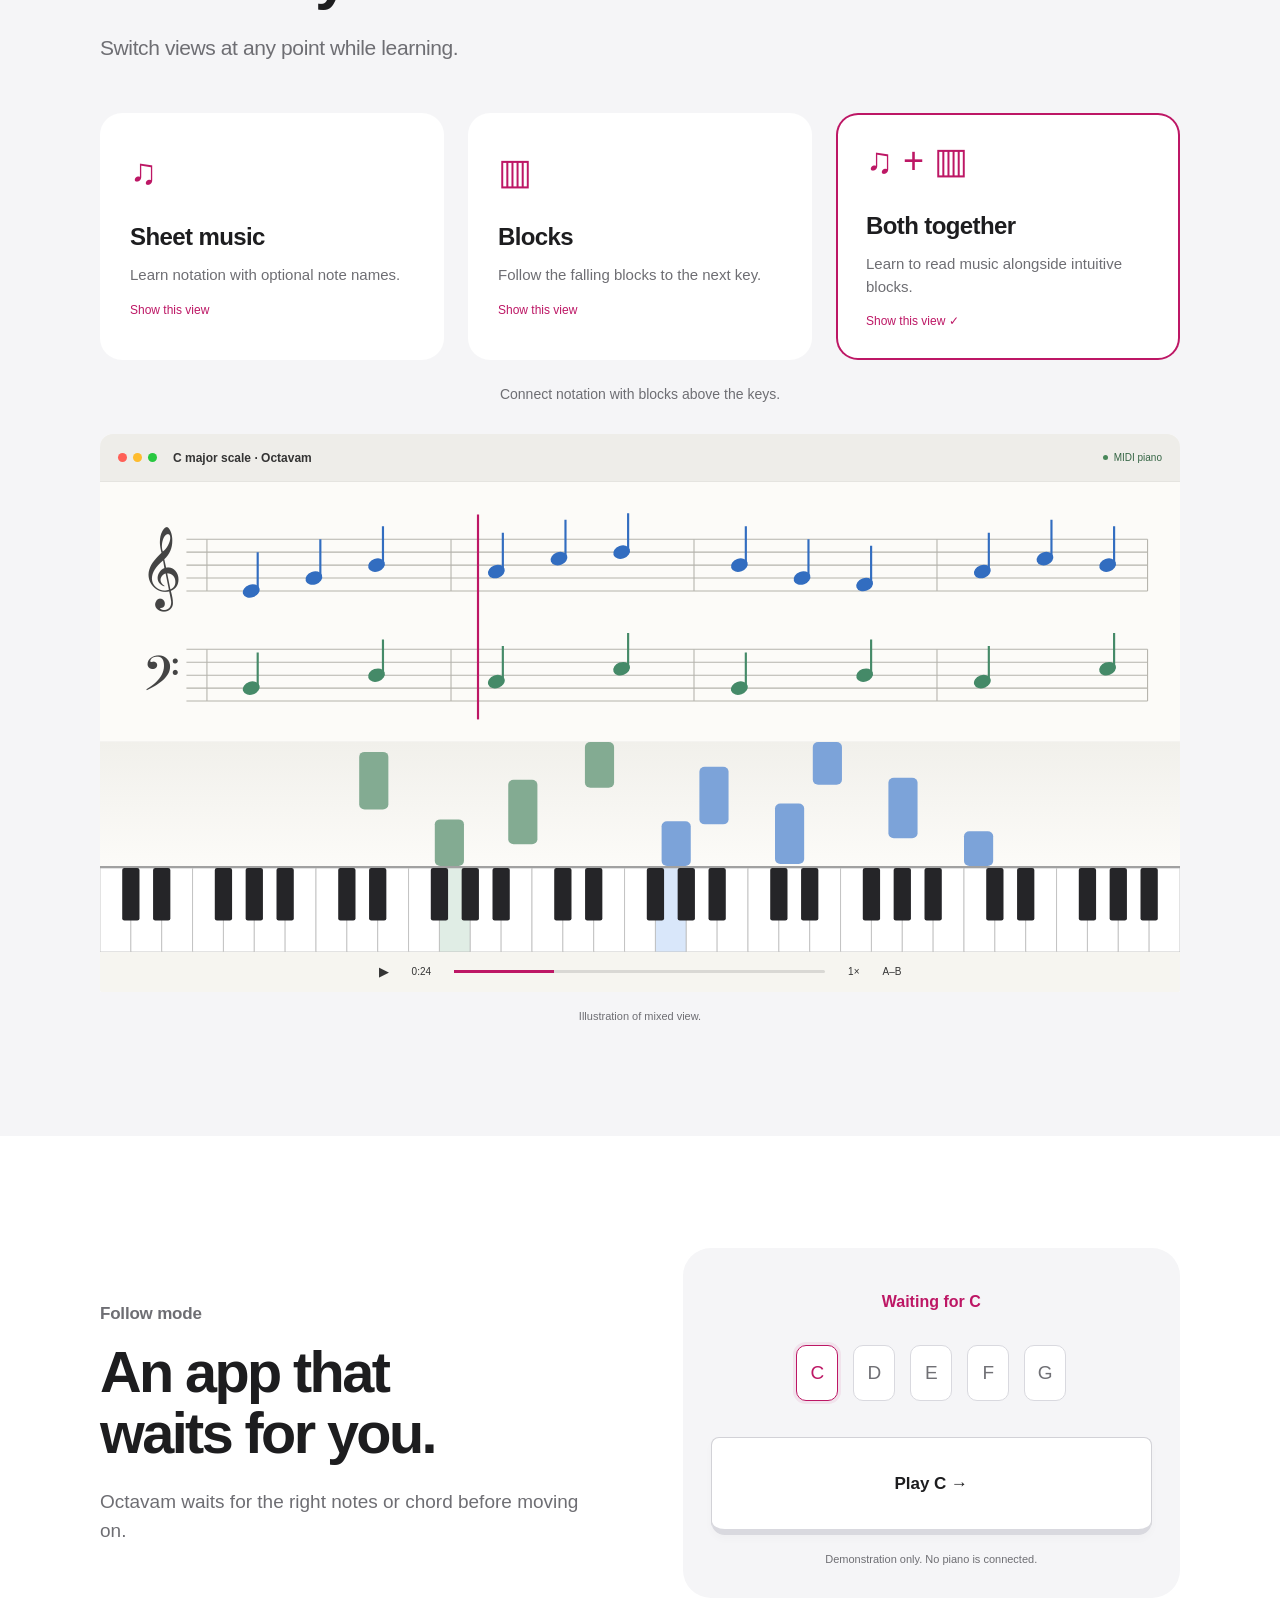
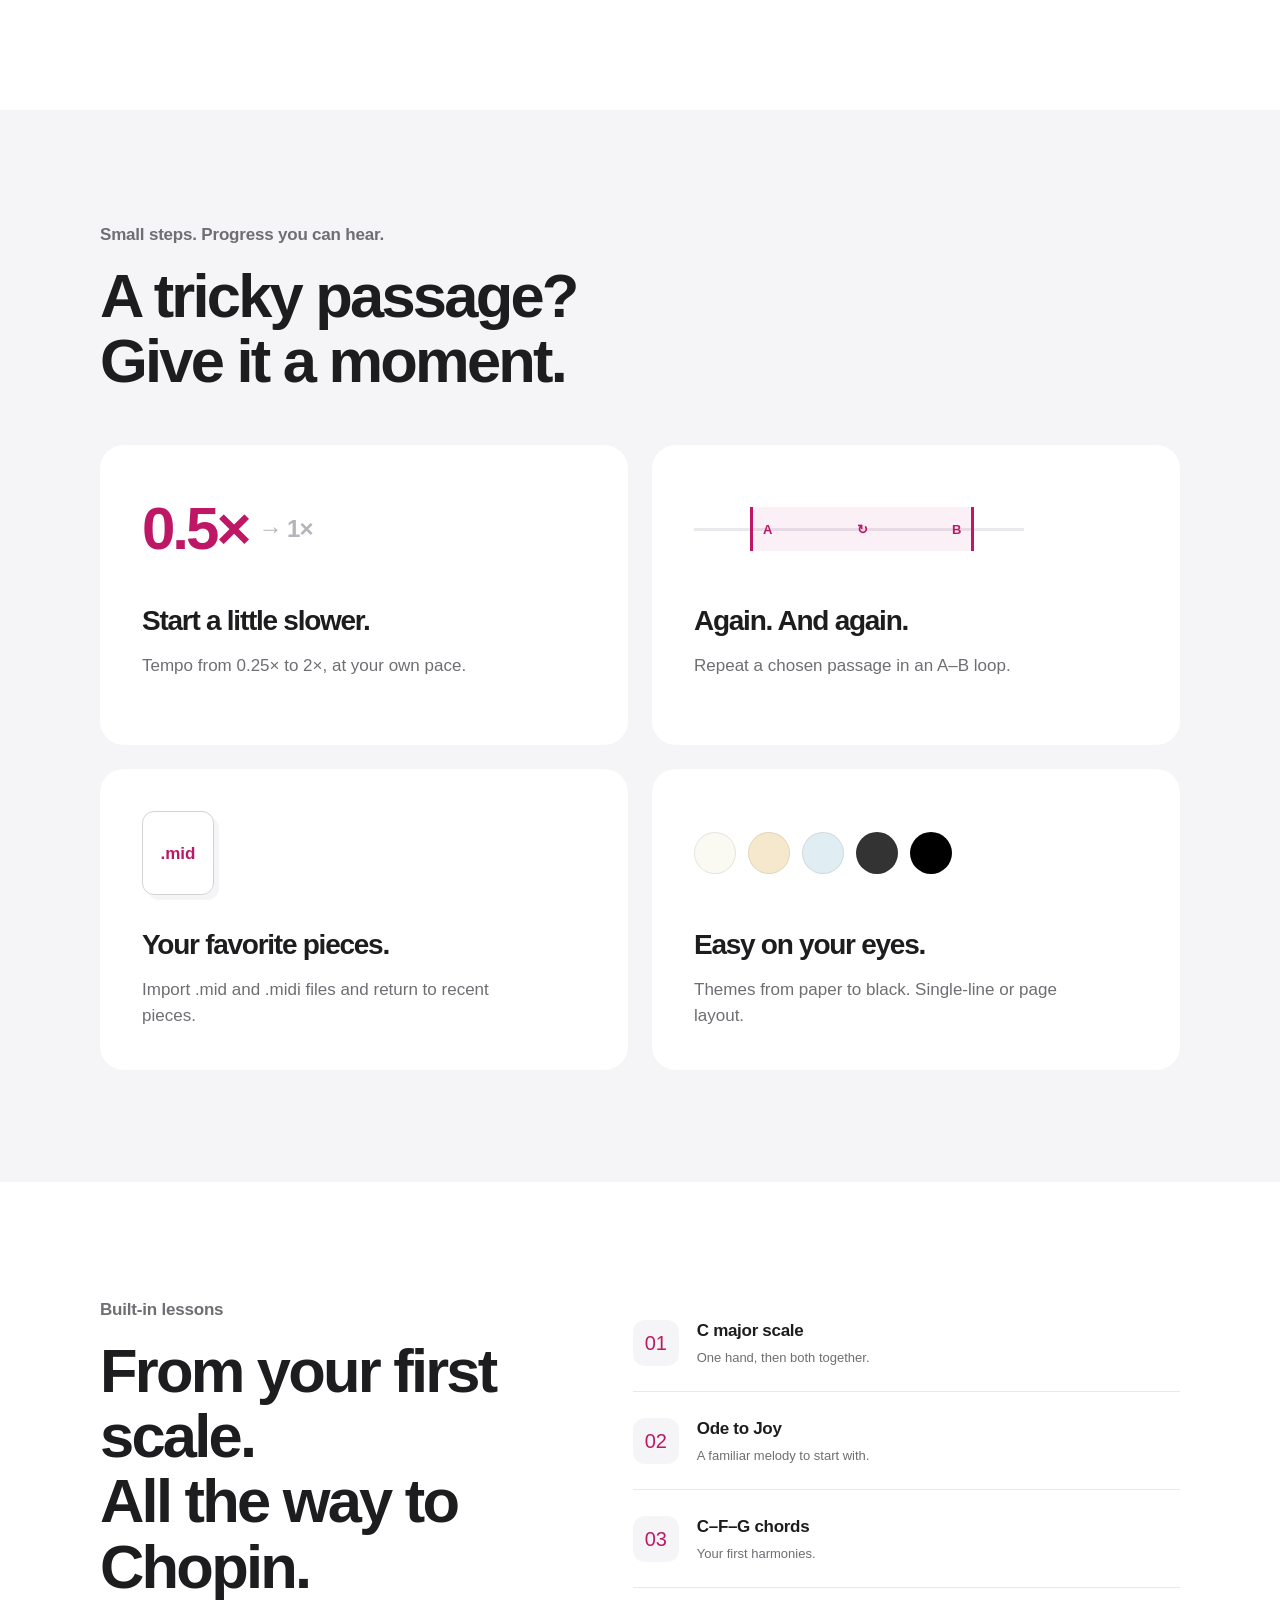
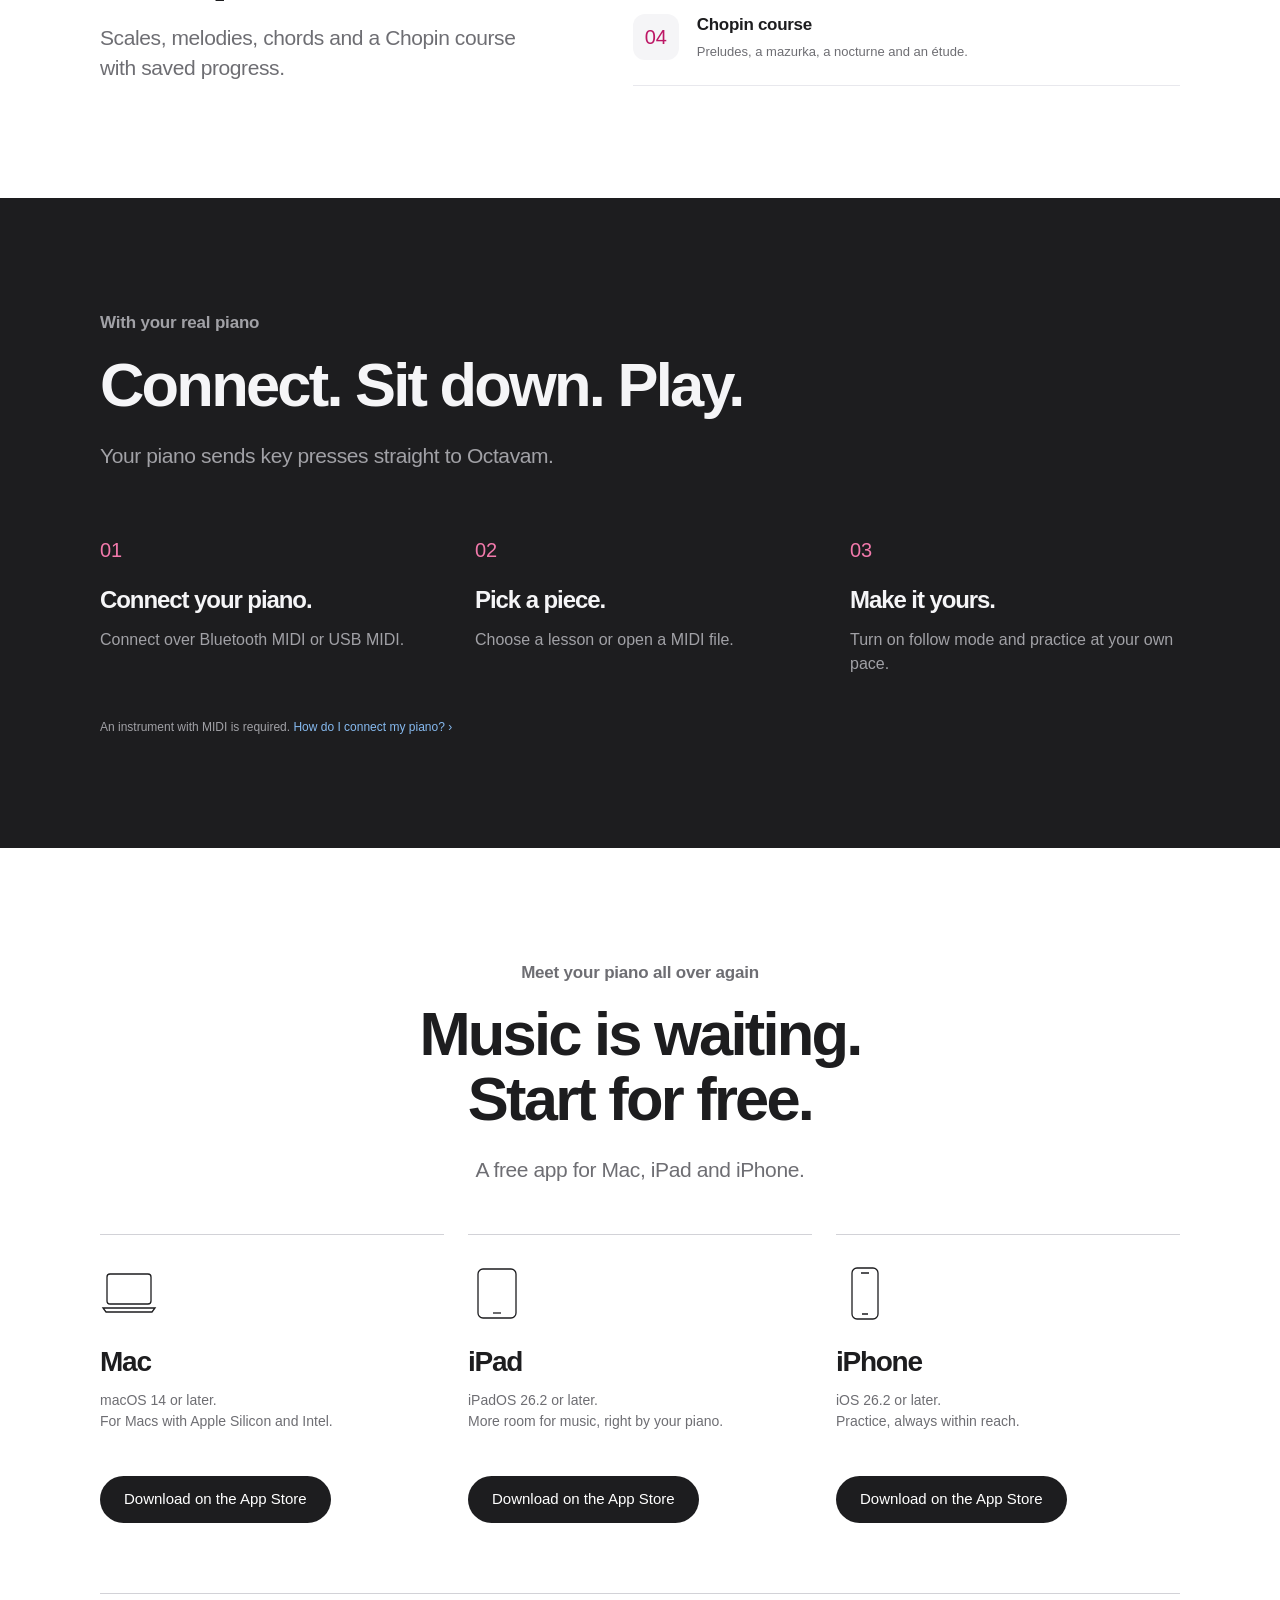
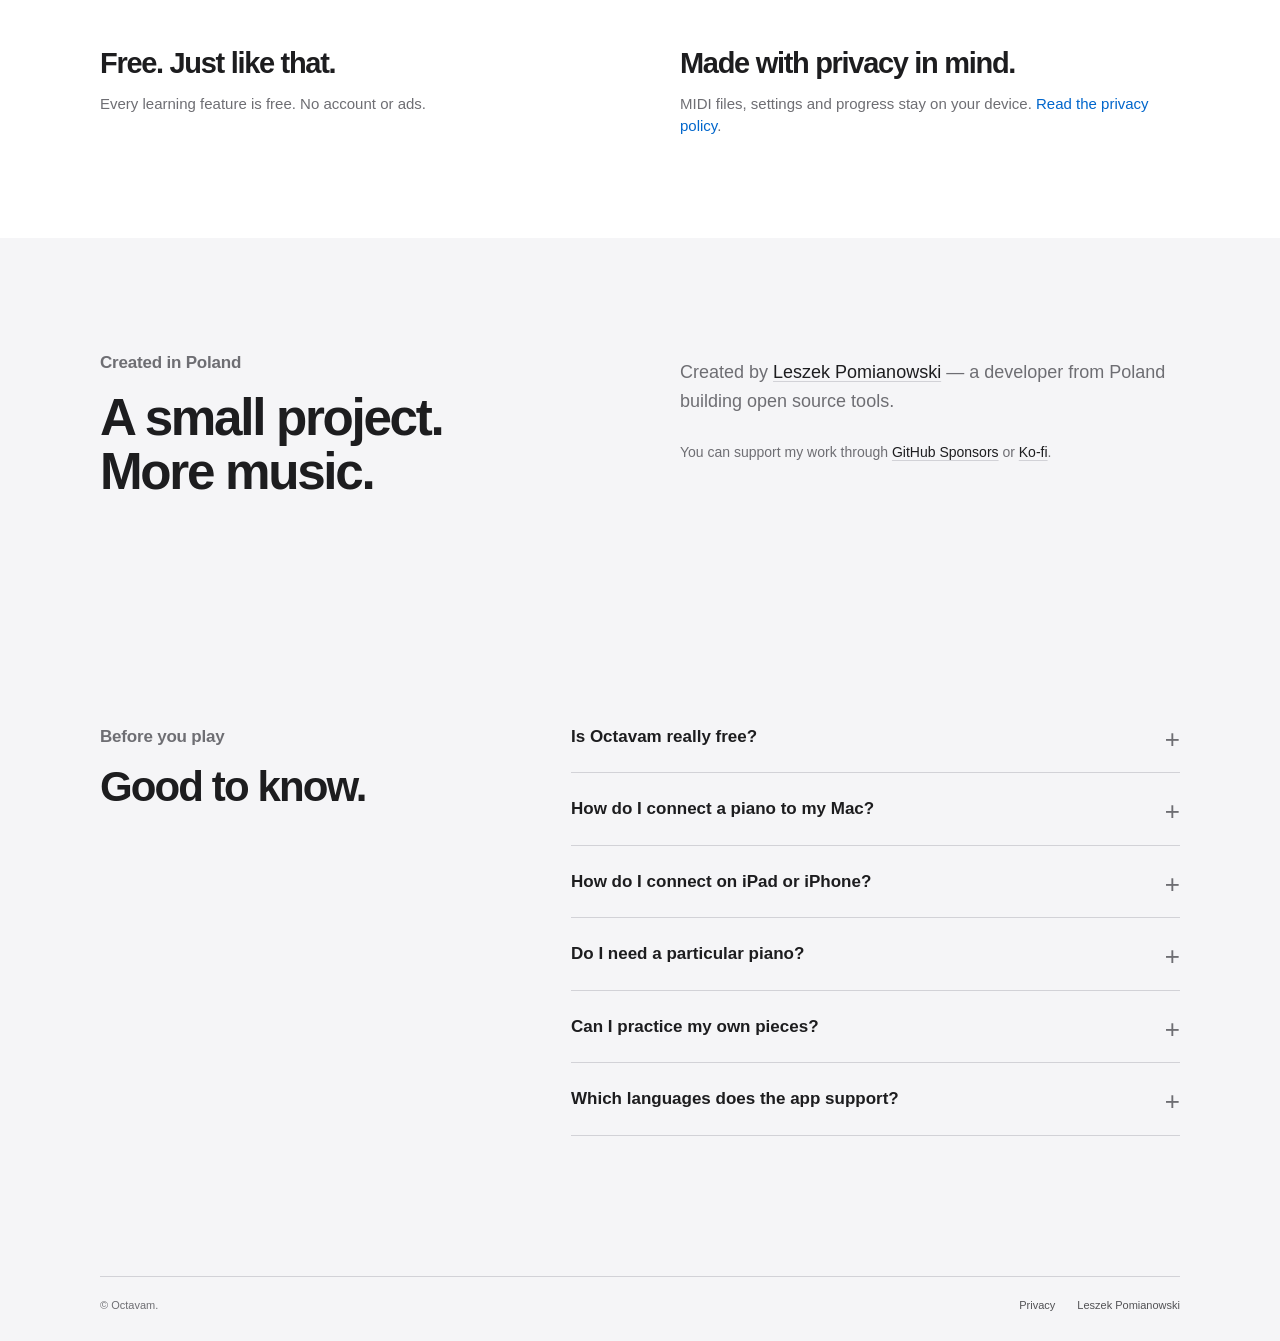
==== commit 632724fe: "update" ====
--- a/index.html
+++ b/index.html
@@ -3,38 +3,53 @@
 <head>
 <meta charset="utf-8">
 <meta name="viewport" content="width=device-width,initial-scale=1">
-<title>Octavam — darmowa aplikacja do nauki gry na pianinie</title>
-<meta name="description" content="Podłącz pianino MIDI i ucz się we własnym tempie. Octavam podąża za Twoją grą. Wybierz nuty, spadające bloki lub oba widoki. Za darmo na Macu; także na iPadzie i iPhonie.">
+<title>Octavam — darmowa nauka gry na pianinie</title>
+<meta name="description" content="Połącz pianino MIDI i ucz się z nutami, blokami lub oboma widokami. Darmowa aplikacja na Maca, iPada i iPhone’a.">
+<meta name="author" content="Leszek Pomianowski">
+<meta name="robots" content="index, follow, max-image-preview:large">
 <meta name="color-scheme" content="light">
 <meta name="theme-color" content="#ffffff">
 <link rel="canonical" href="https://octavam.com/">
 <link rel="alternate" hreflang="pl" href="https://octavam.com/">
 <link rel="alternate" hreflang="en" href="https://octavam.com/en/">
+<link rel="alternate" hreflang="de" href="https://octavam.com/de/">
+<link rel="alternate" hreflang="fr" href="https://octavam.com/fr/">
+<link rel="alternate" hreflang="uk" href="https://octavam.com/uk/">
+<link rel="alternate" hreflang="ru" href="https://octavam.com/ru/">
 <link rel="alternate" hreflang="x-default" href="https://octavam.com/">
 <link rel="icon" type="image/png" href="/assets/favicon.png">
 <link rel="apple-touch-icon" href="/assets/apple-touch-icon.png">
 <meta property="og:type" content="website">
 <meta property="og:site_name" content="Octavam">
-<meta property="og:title" content="Octavam — darmowa aplikacja do nauki gry na pianinie">
-<meta property="og:description" content="Podłącz pianino MIDI i ucz się we własnym tempie. Octavam podąża za Twoją grą. Wybierz nuty, spadające bloki lub oba widoki. Za darmo na Macu; także na iPadzie i iPhonie.">
+<meta property="og:title" content="Octavam — darmowa nauka gry na pianinie">
+<meta property="og:description" content="Połącz pianino MIDI i ucz się z nutami, blokami lub oboma widokami. Darmowa aplikacja na Maca, iPada i iPhone’a.">
 <meta property="og:url" content="https://octavam.com/">
 <meta property="og:image" content="https://octavam.com/assets/og-image.png">
+<meta property="og:image:type" content="image/png">
+<meta property="og:image:width" content="1200">
+<meta property="og:image:height" content="630">
+<meta property="og:image:alt" content="Octavam">
 <meta property="og:locale" content="pl_PL">
 <meta property="og:locale:alternate" content="en_US">
+<meta property="og:locale:alternate" content="de_DE">
+<meta property="og:locale:alternate" content="fr_FR">
+<meta property="og:locale:alternate" content="uk_UA">
+<meta property="og:locale:alternate" content="ru_RU">
 <meta name="twitter:card" content="summary_large_image">
-<meta name="twitter:title" content="Octavam — darmowa aplikacja do nauki gry na pianinie">
-<meta name="twitter:description" content="Podłącz pianino MIDI i ucz się we własnym tempie. Octavam podąża za Twoją grą. Wybierz nuty, spadające bloki lub oba widoki. Za darmo na Macu; także na iPadzie i iPhonie.">
+<meta name="twitter:title" content="Octavam — darmowa nauka gry na pianinie">
+<meta name="twitter:description" content="Połącz pianino MIDI i ucz się z nutami, blokami lub oboma widokami. Darmowa aplikacja na Maca, iPada i iPhone’a.">
 <meta name="twitter:image" content="https://octavam.com/assets/og-image.png">
+<meta name="twitter:image:alt" content="Octavam">
 <link rel="stylesheet" href="/assets/style.css">
-<script src="/assets/lang.js" defer></script>
+<script src="/assets/lang.js"></script>
 <script src="/assets/site.js" defer></script>
-<script type="application/ld+json">{"@context": "https://schema.org", "@type": "SoftwareApplication", "name": "Octavam", "applicationCategory": "MusicApplication", "operatingSystem": "macOS 14+, iPadOS 26.2+, iOS 26.2+", "description": "Podłącz pianino MIDI i ucz się we własnym tempie. Octavam podąża za Twoją grą. Wybierz nuty, spadające bloki lub oba widoki. Za darmo na Macu; także na iPadzie i iPhonie.", "url": "https://octavam.com/", "image": "https://octavam.com/assets/og-image.png", "inLanguage": ["en", "pl", "ru", "uk", "de", "fr"], "isAccessibleForFree": true, "offers": {"@type": "Offer", "price": "0", "priceCurrency": "USD"}, "downloadUrl": "https://github.com/lepoco/octavam/releases"}</script>
+<script type="application/ld+json">{"@context":"https://schema.org","@graph":[{"@type":"WebSite","@id":"https://octavam.com/#website","name":"Octavam","url":"https://octavam.com/","inLanguage":["pl","en","de","fr","uk","ru"],"publisher":{"@id":"https://octavam.com/#creator"}},{"@type":"WebPage","@id":"https://octavam.com/#webpage","url":"https://octavam.com/","name":"Octavam — darmowa nauka gry na pianinie","description":"Połącz pianino MIDI i ucz się z nutami, blokami lub oboma widokami. Darmowa aplikacja na Maca, iPada i iPhone’a.","inLanguage":"pl","isPartOf":{"@id":"https://octavam.com/#website"},"about":{"@id":"https://octavam.com/#app"},"mainEntity":{"@id":"https://octavam.com/#app"}},{"@type":"Person","@id":"https://octavam.com/#creator","name":"Leszek Pomianowski","url":"https://lepo.co/","sameAs":["https://github.com/pomianowski"]},{"@type":"SoftwareApplication","@id":"https://octavam.com/#app","name":"Octavam","url":"https://octavam.com/","applicationCategory":"MusicApplication","operatingSystem":"macOS 14+, iPadOS 26.2+, iOS 26.2+","description":"Połącz pianino MIDI i ucz się z nutami, blokami lub oboma widokami. Darmowa aplikacja na Maca, iPada i iPhone’a.","image":"https://octavam.com/assets/og-image.png","inLanguage":["en","pl","ru","uk","de","fr"],"isAccessibleForFree":true,"offers":{"@type":"Offer","price":"0","priceCurrency":"USD"},"creator":{"@id":"https://octavam.com/#creator"},"countryOfOrigin":{"@type":"Country","name":"Poland"}}]}</script>
 </head>
 <body>
 <a class="skip" href="#main">Przejdź do treści</a>
 <header class="nav"><div class="nav-inner">
   <a class="brand" href="/"><img src="/assets/favicon.png" alt="" width="30" height="30">Octavam</a>
-  <nav aria-label="Nawigacja główna"><a class="hide-s" href="#features">Możliwości</a><a class="hide-s" href="#connect">Twoje pianino</a><a class="lang" href="/en/" hreflang="en" lang="en">EN</a><a class="nav-download" href="#download">Pobierz</a></nav>
+  <nav aria-label="Nawigacja główna"><a class="hide-s" href="#features">Możliwości</a><a class="hide-s" href="#connect">Twoje pianino</a><details class="language-menu"><summary aria-label="Wybierz język">PL</summary><div class="language-options"><a class="lang" href="/" hreflang="pl" lang="pl" aria-current="page">Polski</a><a class="lang" href="/en/" hreflang="en" lang="en">English</a><a class="lang" href="/de/" hreflang="de" lang="de">Deutsch</a><a class="lang" href="/fr/" hreflang="fr" lang="fr">Français</a><a class="lang" href="/uk/" hreflang="uk" lang="uk">Українська</a><a class="lang" href="/ru/" hreflang="ru" lang="ru">Русский</a></div></details><a class="nav-download" data-app-store href="https://apps.apple.com/">App Store</a></nav>
 </div></header>
 <main id="main">
 <div class="availability">Darmowa nauka gry na pianinie <span>·</span> Mac, iPad i iPhone</div>
@@ -42,8 +57,8 @@
   <div class="wrap">
     <p class="product-name"><img src="/assets/logo.png" alt="" width="40" height="40">Octavam</p>
     <h1 id="hero-heading">Twoje pianino.<br><span>Twój rytm.</span></h1>
-    <p class="lead">Podłącz pianino. Zagraj pierwsze nuty. Octavam podąża za Twoją grą — z nutami, spadającymi blokami lub jednym i drugim.</p>
-    <div class="btns"><a class="btn primary" href="#download">Pobierz za darmo</a><a class="text-link" href="#features">Poznaj Octavam <span aria-hidden="true">›</span></a></div>
+    <p class="lead">Połącz pianino MIDI i ucz się z nutami, blokami lub oboma widokami.</p>
+    <div class="btns"><a class="btn primary" data-app-store href="https://apps.apple.com/">Pobierz za darmo</a><a class="text-link" href="#features">Poznaj Octavam <span aria-hidden="true">›</span></a></div>
     <p class="hero-note">Wszystkie funkcje za darmo. Bez konta. Bez reklam.</p>
   </div>
   <figure class="device-stage"><div class="device-frame"><div class="practice-preview" data-mode="mixed">
@@ -55,40 +70,44 @@
     </div></div><div class="device-base" aria-hidden="true"></div><figcaption class="preview-caption">Ilustracja sposobu nauki w Octavam.</figcaption></figure>
 </section>
 <section id="features" class="section modes-section" aria-labelledby="modes-heading"><div class="wrap">
-  <p class="eyebrow">Trzy sposoby na pierwszy utwór</p><h2 id="modes-heading">Zobacz muzykę.<br>Po swojemu.</h2><p class="section-intro">Zacznij od tego, co jest dla Ciebie naturalne. W każdej chwili możesz zmienić widok i ćwiczyć dalej ten sam utwór.</p>
-  <div class="mode-options" role="group" aria-label="Wybierz widok demonstracji"><button type="button" class="mode-option" data-mode="notation" aria-pressed="false" aria-controls="mode-preview" data-description="W widoku nutowym skupiasz się na pięciolinii. Nazwy dźwięków pomagają połączyć nutę z klawiszem." data-caption="Ilustracja widoku nutowego."><span class="mode-symbol" aria-hidden="true">♫</span><strong>Nuty</strong><span class="mode-copy">Poznawaj zapis nutowy, z opcjonalnymi nazwami dźwięków.</span><span class="mode-action">Pokaż ten widok</span></button><button type="button" class="mode-option" data-mode="blocks" aria-pressed="false" aria-controls="mode-preview" data-description="W widoku bloków widzisz kolejność dźwięków i długość ich trwania nad klawiaturą." data-caption="Ilustracja widoku bloków."><span class="mode-symbol" aria-hidden="true">▥</span><strong>Bloki</strong><span class="mode-copy">Śledź spadające bloki i zobacz, który klawisz nacisnąć.</span><span class="mode-action">Pokaż ten widok</span></button><button type="button" class="mode-option" data-mode="mixed" aria-pressed="true" aria-controls="mode-preview" data-description="W widoku mieszanym widzisz nuty i bloki jednocześnie. Łatwiej powiązać zapis z ruchem na klawiaturze." data-caption="Ilustracja widoku mieszanego."><span class="mode-symbol" aria-hidden="true">♫ + ▥</span><strong>Razem</strong><span class="mode-copy">Połącz intuicyjne bloki z nauką czytania nut.</span><span class="mode-action">Pokaż ten widok</span></button></div>
-  <p id="mode-description" class="mode-description" aria-live="polite">W widoku mieszanym widzisz nuty i bloki jednocześnie. Łatwiej powiązać zapis z ruchem na klawiaturze.</p>
+  <p class="eyebrow">Trzy sposoby na pierwszy utwór</p><h2 id="modes-heading">Zobacz muzykę.<br>Po swojemu.</h2><p class="section-intro">Zmieniaj widok w dowolnym momencie nauki.</p>
+  <div class="mode-options" role="group" aria-label="Wybierz widok demonstracji"><button type="button" class="mode-option" data-mode="notation" aria-pressed="false" aria-controls="mode-preview" data-description="Czytaj nuty z opcjonalnymi nazwami dźwięków." data-caption="Ilustracja widoku nutowego."><span class="mode-symbol" aria-hidden="true">♫</span><strong>Nuty</strong><span class="mode-copy">Poznawaj zapis nutowy, z opcjonalnymi nazwami dźwięków.</span><span class="mode-action">Pokaż ten widok</span></button><button type="button" class="mode-option" data-mode="blocks" aria-pressed="false" aria-controls="mode-preview" data-description="Zobacz kolejność i długość dźwięków." data-caption="Ilustracja widoku bloków."><span class="mode-symbol" aria-hidden="true">▥</span><strong>Bloki</strong><span class="mode-copy">Śledź spadające bloki i zobacz, który klawisz nacisnąć.</span><span class="mode-action">Pokaż ten widok</span></button><button type="button" class="mode-option" data-mode="mixed" aria-pressed="true" aria-controls="mode-preview" data-description="Połącz zapis nutowy z blokami nad klawiaturą." data-caption="Ilustracja widoku mieszanego."><span class="mode-symbol" aria-hidden="true">♫ + ▥</span><strong>Razem</strong><span class="mode-copy">Połącz intuicyjne bloki z nauką czytania nut.</span><span class="mode-action">Pokaż ten widok</span></button></div>
+  <p id="mode-description" class="mode-description" aria-live="polite">Połącz zapis nutowy z blokami nad klawiaturą.</p>
   <div class="practice-preview" id="mode-preview" data-mode="mixed">
       <div class="preview-toolbar" aria-hidden="true"><span class="window-dots"><i></i><i></i><i></i></span><span class="preview-title">Gama C-dur · Octavam</span><span class="preview-connected">Pianino MIDI</span></div>
-      <img id="preview-score" class="score-art" src="/assets/score.svg" width="1000" height="240" alt="Ilustracja widoku mieszanego: zapis nutowy, bloki i klawiatura.">
-      <img id="preview-blocks" class="blocks-art" src="/assets/blocks.svg" width="1000" height="125" alt="">
+      <img id="preview-score" class="score-art" src="/assets/score.svg" width="1000" height="240" alt="Ilustracja widoku mieszanego: zapis nutowy, bloki i klawiatura." loading="lazy" decoding="async">
+      <img id="preview-blocks" class="blocks-art" src="/assets/blocks.svg" width="1000" height="125" alt="" loading="lazy" decoding="async">
       <img class="keyboard-art" src="/assets/keyboard.svg" width="1000" height="85" alt="">
       <div class="preview-transport" aria-hidden="true"><span class="transport-play">▶</span><span>0:24</span><span class="transport-track"><i></i></span><span>1×</span><span>A–B</span></div>
     </div>
   <p id="preview-caption" class="preview-caption center">Ilustracja widoku mieszanego.</p>
 </div></section>
 <section class="section" aria-labelledby="follow-heading"><div class="wrap follow-layout">
-  <div class="follow-copy"><p class="eyebrow">Tryb follow</p><h2 id="follow-heading">Aplikacja, która<br>czeka na Ciebie.</h2><p>Nie musisz nadążać za odtwarzaniem. Octavam zatrzymuje się przy kolejnych nutach i rusza dalej, gdy je zagrasz. Także wtedy, gdy ćwiczysz akordy.</p><p>Naciskasz klawisz na swoim pianinie. Widzisz go w aplikacji. Następny dźwięk przychodzi w Twoim tempie.</p></div>
-  <div class="follow-demo"><p id="follow-status" class="follow-status" aria-live="polite" data-waiting="Czekam na {note}" data-done="Pięć dźwięków. W Twoim tempie.">Czekam na C</p><div class="follow-track" aria-hidden="true"><span class="is-current">C</span><span>D</span><span>E</span><span>F</span><span>G</span></div><div class="follow-controls"><button id="follow-key" class="follow-key" type="button" data-press="Zagraj {note} →" data-done="Gotowe ✓">Zagraj C →</button><button id="restart-demo" class="restart-demo" type="button">Spróbuj ponownie</button><p class="demo-note">Kliknij, aby zobaczyć zasadę działania. To demonstracja, bez połączenia z pianinem.</p></div><p class="follow-fallback">Aplikacja czeka na poprawny dźwięk, zanim przejdzie do kolejnego.</p></div>
+  <div class="follow-copy"><p class="eyebrow">Tryb follow</p><h2 id="follow-heading">Aplikacja, która<br>czeka na Ciebie.</h2><p>Octavam czeka na poprawne nuty lub akord i dopiero wtedy rusza dalej.</p></div>
+  <div class="follow-demo"><p id="follow-status" class="follow-status" aria-live="polite" data-waiting="Czekam na {note}" data-done="Pięć dźwięków. W Twoim tempie.">Czekam na C</p><div class="follow-track" aria-hidden="true"><span class="is-current">C</span><span>D</span><span>E</span><span>F</span><span>G</span></div><div class="follow-controls"><button id="follow-key" class="follow-key" type="button" data-press="Zagraj {note} →" data-done="Gotowe ✓">Zagraj C →</button><button id="restart-demo" class="restart-demo" type="button">Spróbuj ponownie</button><p class="demo-note">Demonstracja działania. Nie łączy się z pianinem.</p></div><p class="follow-fallback">Aplikacja czeka na poprawny dźwięk, zanim przejdzie do kolejnego.</p></div>
 </div></section>
 <section class="section features-section" aria-labelledby="practice-heading"><div class="wrap">
-  <p class="eyebrow">Małe kroki. Słyszalne postępy.</p><h2 id="practice-heading">Trudny fragment?<br>Daj sobie chwilę.</h2><div class="feature-grid"><article class="feature"><div class="feature-visual tempo-visual" aria-hidden="true">0.5× <span>→ 1×</span></div><h3>Wolniej na początek.</h3><p>Zmień tempo od 0,25× do 2×. Zacznij spokojnie i przyspiesz, kiedy poczujesz się pewniej.</p></article><article class="feature"><div class="feature-visual loop-visual" aria-hidden="true"><div class="loop-range"><span>A</span><span>↻</span><span>B</span></div></div><h3>Jeszcze raz. I jeszcze.</h3><p>Zaznacz fragment pętlą A–B. Powtarzaj go tyle razy, ile potrzebujesz, bez wracania do początku utworu.</p></article><article class="feature"><div class="feature-visual" aria-hidden="true"><div class="file-visual">.mid</div></div><h3>Twoje ulubione utwory.</h3><p>Otwieraj pliki .mid i .midi. Octavam zapamięta ostatnie utwory, żeby łatwo wrócić do ćwiczeń.</p></article><article class="feature"><div class="feature-visual swatches" aria-hidden="true"><i></i><i></i><i></i><i></i><i></i></div><h3>Wygodnie dla oczu.</h3><p>Wybierz motyw czytania, od papieru i sepii po czerń. Ćwicz w jednej linii lub w układzie strony.</p></article></div>
+  <p class="eyebrow">Małe kroki. Słyszalne postępy.</p><h2 id="practice-heading">Trudny fragment?<br>Daj sobie chwilę.</h2><div class="feature-grid"><article class="feature"><div class="feature-visual tempo-visual" aria-hidden="true">0.5× <span>→ 1×</span></div><h3>Wolniej na początek.</h3><p>Tempo od 0,25× do 2×, dopasowane do Ciebie.</p></article><article class="feature"><div class="feature-visual loop-visual" aria-hidden="true"><div class="loop-range"><span>A</span><span>↻</span><span>B</span></div></div><h3>Jeszcze raz. I jeszcze.</h3><p>Powtarzaj wybrany fragment w pętli A–B.</p></article><article class="feature"><div class="feature-visual" aria-hidden="true"><div class="file-visual">.mid</div></div><h3>Twoje ulubione utwory.</h3><p>Importuj pliki .mid i .midi; wracaj do ostatnich utworów.</p></article><article class="feature"><div class="feature-visual swatches" aria-hidden="true"><i></i><i></i><i></i><i></i><i></i></div><h3>Wygodnie dla oczu.</h3><p>Motywy od papieru po czerń. Układ linii lub strony.</p></article></div>
 </div></section>
 <section class="section" aria-labelledby="lessons-heading"><div class="wrap lessons">
-  <div><p class="eyebrow">Lekcje w aplikacji</p><h2 id="lessons-heading">Od pierwszej gamy.<br>Aż do Chopina.</h2><p class="section-intro">Ćwicz gamy, proste melodie i akordy. Potem sięgnij po Kurs Chopina. W trybie follow Twój postęp zapisuje się wraz z poprawnie zagranymi grupami nut.</p></div><ol class="lesson-list"><li><span class="lesson-number" aria-hidden="true">01</span><div><strong>Gama C-dur</strong><small>Jedna ręka, potem obie.</small></div></li><li><span class="lesson-number" aria-hidden="true">02</span><div><strong>Oda do radości</strong><small>Znana melodia. Dobry początek.</small></div></li><li><span class="lesson-number" aria-hidden="true">03</span><div><strong>Akordy C–F–G</strong><small>Pierwsze współbrzmienia.</small></div></li><li><span class="lesson-number" aria-hidden="true">04</span><div><strong>Kurs Chopina</strong><small>Preludia, mazurek, nokturn i etiuda.</small></div></li></ol>
+  <div><p class="eyebrow">Lekcje w aplikacji</p><h2 id="lessons-heading">Od pierwszej gamy.<br>Aż do Chopina.</h2><p class="section-intro">Gamy, melodie, akordy i Kurs Chopina z zapisem postępów.</p></div><ol class="lesson-list"><li><span class="lesson-number" aria-hidden="true">01</span><div><strong>Gama C-dur</strong><small>Jedna ręka, potem obie.</small></div></li><li><span class="lesson-number" aria-hidden="true">02</span><div><strong>Oda do radości</strong><small>Znana melodia. Dobry początek.</small></div></li><li><span class="lesson-number" aria-hidden="true">03</span><div><strong>Akordy C–F–G</strong><small>Pierwsze współbrzmienia.</small></div></li><li><span class="lesson-number" aria-hidden="true">04</span><div><strong>Kurs Chopina</strong><small>Preludia, mazurek, nokturn i etiuda.</small></div></li></ol>
 </div></section>
 <section id="connect" class="section connection-section" aria-labelledby="connect-heading"><div class="wrap">
-  <p class="eyebrow">Z Twoim prawdziwym pianinem</p><h2 id="connect-heading">Połącz. Usiądź. Graj.</h2><p class="section-intro">Octavam odbiera naciśnięcia klawiszy bezpośrednio z instrumentu MIDI. To Twoja gra prowadzi lekcję.</p><ol class="connection-steps"><li><span class="step-num" aria-hidden="true">01</span><h3>Połącz pianino.</h3><p>Sparuj instrument przez Bluetooth MIDI lub podłącz urządzenie USB MIDI odpowiednim kablem.</p></li><li><span class="step-num" aria-hidden="true">02</span><h3>Wybierz utwór.</h3><p>Otwórz wbudowaną lekcję, Kurs Chopina albo własny plik MIDI.</p></li><li><span class="step-num" aria-hidden="true">03</span><h3>Graj po swojemu.</h3><p>Wybierz nuty, bloki lub oba widoki. Włącz tryb follow i zacznij od własnego tempa.</p></li></ol><p class="connection-footnote">Potrzebujesz instrumentu z MIDI. Pianino akustyczne bez MIDI nie przesyła naciśnięć do aplikacji. <a href="#pairing">Jak połączyć pianino? <span aria-hidden="true">›</span></a></p>
+  <p class="eyebrow">Z Twoim prawdziwym pianinem</p><h2 id="connect-heading">Połącz. Usiądź. Graj.</h2><p class="section-intro">Pianino przesyła naciśnięcia klawiszy bezpośrednio do Octavam.</p><ol class="connection-steps"><li><span class="step-num" aria-hidden="true">01</span><h3>Połącz pianino.</h3><p>Połącz instrument przez Bluetooth MIDI lub USB MIDI.</p></li><li><span class="step-num" aria-hidden="true">02</span><h3>Wybierz utwór.</h3><p>Wybierz lekcję lub otwórz plik MIDI.</p></li><li><span class="step-num" aria-hidden="true">03</span><h3>Graj po swojemu.</h3><p>Włącz tryb follow i ćwicz we własnym tempie.</p></li></ol><p class="connection-footnote">Wymagany instrument z MIDI. <a href="#pairing">Jak połączyć pianino? <span aria-hidden="true">›</span></a></p>
 </div></section>
 <section id="download" class="section download-section" aria-labelledby="download-heading"><div class="wrap center">
-  <p class="eyebrow">Poznaj się ze swoim pianinem na nowo</p><h2 id="download-heading">Muzyka czeka.<br>Zacznij za darmo.</h2><p class="section-intro">Octavam jest natywną aplikacją na Maca, iPada i iPhone’a. Wszystkie funkcje nauki są darmowe.</p><div class="download-grid"><article class="download-card"><svg class="platform-icon" viewBox="0 0 58 58" aria-hidden="true"><rect x="7" y="9" width="44" height="30" rx="3"/><path d="M3 43h52l-3 4H6z"/></svg><h3>Mac</h3><p>macOS 14 lub nowszy.<br>Apple Silicon i Intel. Paczki ZIP i DMG.</p><a class="btn" href="https://github.com/lepoco/octavam/releases">Wydania na macOS <span aria-hidden="true">↗</span></a></article><article class="download-card"><svg class="platform-icon" viewBox="0 0 58 58" aria-hidden="true"><rect x="10" y="4" width="38" height="49" rx="5"/><path d="M25 48h8"/></svg><h3>iPad</h3><p>iPadOS 26.2 lub nowszy.<br>Więcej miejsca na nuty, tuż przy pianinie.</p><span class="coming-soon">App Store — wkrótce</span></article><article class="download-card"><svg class="platform-icon" viewBox="0 0 58 58" aria-hidden="true"><rect x="16" y="3" width="26" height="51" rx="5"/><path d="M25 8h8M26 49h6"/></svg><h3>iPhone</h3><p>iOS 26.2 lub nowszy.<br>Twoje ćwiczenia zawsze pod ręką.</p><span class="coming-soon">App Store — wkrótce</span></article></div>
-  <p class="build-note">Najnowsze kompilacje testowe macOS są też dostępne w <a href="https://github.com/lepoco/octavam/actions/workflows/macos-build.yml">GitHub Actions</a>.</p>
-  <div class="free-note"><div><h3>Darmowa. Po prostu.</h3><p>Nuty, bloki, tryb follow i lekcje są dostępne bez opłat. Aplikacja nie wymaga konta, nie zawiera reklam ani analityki.</p></div><div><h3>Chcesz pomóc jej rosnąć?</h3><p>Opcjonalna subskrypcja Octavam Maestro wspiera twórcę. Wszystkie funkcje pozostają takie same. Wsparcie w aplikacji będzie dostępne w wersji App Store.</p></div></div>
+  <p class="eyebrow">Poznaj się ze swoim pianinem na nowo</p><h2 id="download-heading">Muzyka czeka.<br>Zacznij za darmo.</h2><p class="section-intro">Darmowa aplikacja na Maca, iPada i iPhone’a.</p><div class="download-grid"><article class="download-card"><svg class="platform-icon" viewBox="0 0 58 58" aria-hidden="true"><rect x="7" y="9" width="44" height="30" rx="3"/><path d="M3 43h52l-3 4H6z"/></svg><h3>Mac</h3><p>macOS 14 lub nowszy.<br>Na Maca z Apple Silicon i Intelem.</p><a class="btn" data-app-store href="https://apps.apple.com/">Pobierz w App Store</a></article><article class="download-card"><svg class="platform-icon" viewBox="0 0 58 58" aria-hidden="true"><rect x="10" y="4" width="38" height="49" rx="5"/><path d="M25 48h8"/></svg><h3>iPad</h3><p>iPadOS 26.2 lub nowszy.<br>Więcej miejsca na nuty, tuż przy pianinie.</p><a class="btn" data-app-store href="https://apps.apple.com/">Pobierz w App Store</a></article><article class="download-card"><svg class="platform-icon" viewBox="0 0 58 58" aria-hidden="true"><rect x="16" y="3" width="26" height="51" rx="5"/><path d="M25 8h8M26 49h6"/></svg><h3>iPhone</h3><p>iOS 26.2 lub nowszy.<br>Twoje ćwiczenia zawsze pod ręką.</p><a class="btn" data-app-store href="https://apps.apple.com/">Pobierz w App Store</a></article></div>
+  <div class="free-note"><div><h3>Darmowa. Po prostu.</h3><p>Wszystkie funkcje nauki są darmowe. Bez konta i reklam.</p></div><div><h3>Z myślą o prywatności.</h3><p>Pliki MIDI, ustawienia i postępy zostają na Twoim urządzeniu. <a href="/privacy.html">Poznaj zasady prywatności</a>.</p></div></div>
+</div></section>
+<section id="about" class="section about-section" aria-labelledby="about-heading"><div class="wrap about-layout">
+  <div><p class="eyebrow">Stworzone w Polsce</p><h2 id="about-heading">Mały projekt.<br>Więcej muzyki.</h2></div>
+  <div class="about-copy"><p>Twórca: <a href="https://lepo.co/" rel="author">Leszek Pomianowski</a> — programista z Polski i autor projektów open source.</p>
+  <p class="support-note">Możesz wesprzeć moją pracę przez <a href="https://github.com/sponsors/pomianowski">GitHub Sponsors</a> lub <a href="https://ko-fi.com/pomian">Ko-fi</a>.</p></div>
 </div></section>
 <section id="faq" class="section faq-section" aria-labelledby="faq-heading"><div class="wrap faq-layout">
-  <div><p class="eyebrow">Zanim zagrasz</p><h2 id="faq-heading">Dobrze wiedzieć.</h2></div><div><details><summary>Czy Octavam naprawdę jest darmowy?</summary><p>Tak. Wszystkie funkcje nauki są darmowe. Octavam Maestro to opcjonalne wsparcie twórcy, które nie odblokowuje dodatkowych funkcji.</p></details><details id="pairing"><summary>Jak połączyć pianino z Makiem?</summary><ol><li>Włącz Bluetooth MIDI w pianinie.</li><li>Na Macu otwórz Konfigurację MIDI audio → Okno → Pokaż studio MIDI.</li><li>Kliknij ikonę Bluetooth i połącz instrument.</li><li>Wybierz go w panelu urządzenia w Octavam. Przy następnym uruchomieniu aplikacja spróbuje połączyć go automatycznie.</li></ol></details><details><summary>Jak połączyć pianino z iPadem lub iPhonem?</summary><p>W panelu urządzenia w Octavam wybierz „Połącz urządzenie Bluetooth MIDI”, a następnie swój instrument. Dla USB MIDI potrzebujesz kabla i, zależnie od urządzenia, adaptera.</p></details><details><summary>Czy potrzebuję konkretnego modelu pianina?</summary><p>Liczy się obsługa MIDI, a nie marka. Sprawdź, czy Twój instrument obsługuje Bluetooth MIDI lub USB MIDI. Sam Bluetooth do przesyłania dźwięku nie wystarcza. Wykrywanie gry przez mikrofon nie jest obecnie dostępne.</p></details><details><summary>Czy mogę ćwiczyć własne utwory?</summary><p>Tak. Zaimportuj plik .mid lub .midi z panelu utworów. Na Macu możesz użyć skrótu ⇧⌘O. Nie musisz zaczynać od własnych plików: lekcje i Kurs Chopina są już w aplikacji.</p></details><details><summary>W jakich językach działa aplikacja?</summary><p>Interfejs aplikacji jest dostępny po polsku, angielsku, niemiecku, francusku, ukraińsku i rosyjsku.</p></details></div>
+  <div><p class="eyebrow">Zanim zagrasz</p><h2 id="faq-heading">Dobrze wiedzieć.</h2></div><div><details><summary>Czy Octavam naprawdę jest darmowy?</summary><p>Tak, wszystkie funkcje nauki są darmowe. Wsparcie twórcy jest dobrowolne.</p></details><details id="pairing"><summary>Jak połączyć pianino z Makiem?</summary><ol><li>Włącz Bluetooth MIDI w pianinie.</li><li>Na Macu otwórz Konfigurację MIDI audio → Okno → Pokaż studio MIDI.</li><li>Kliknij ikonę Bluetooth i połącz instrument.</li><li>Wybierz pianino w panelu urządzenia Octavam.</li></ol></details><details><summary>Jak połączyć pianino z iPadem lub iPhonem?</summary><p>W panelu urządzenia wybierz „Połącz urządzenie Bluetooth MIDI”. USB MIDI wymaga odpowiedniego kabla.</p></details><details><summary>Czy potrzebuję konkretnego modelu pianina?</summary><p>Wystarczy Bluetooth MIDI lub USB MIDI. Sam Bluetooth audio i gra przez mikrofon nie są obsługiwane.</p></details><details><summary>Czy mogę ćwiczyć własne utwory?</summary><p>Tak, otwórz plik .mid lub .midi. Na Macu: ⇧⌘O.</p></details><details><summary>W jakich językach działa aplikacja?</summary><p>Polski, angielski, niemiecki, francuski, ukraiński i rosyjski.</p></details></div>
 </div></section>
 </main>
-<footer><div class="wrap footer-inner"><p>© Octavam. Darmowa aplikacja do nauki gry na pianinie.</p><div class="footer-links"><a href="/privacy.html">Prywatność</a><a href="https://github.com/lepoco/octavam">GitHub</a><a class="lang" href="/en/" hreflang="en" lang="en">English</a></div></div></footer>
+<footer><div class="wrap footer-inner"><p>© Octavam.</p><div class="footer-links"><a href="/privacy.html">Prywatność</a><a href="https://lepo.co/" rel="author">Leszek Pomianowski</a></div></div></footer>
 </body>
 </html>
--- a/assets/style.css
+++ b/assets/style.css
@@ -41,9 +41,26 @@
 .free-note{display:grid;grid-template-columns:1fr 1fr;gap:80px;border-top:1px solid var(--line);padding-top:54px;margin-top:70px;text-align:left}.free-note h3{font-size:29px}.free-note p{color:var(--muted);font-size:15px;margin-top:14px}.faq-section{background:var(--paper)}.faq-layout{display:grid;grid-template-columns:.8fr 1.2fr;gap:65px}.faq-layout h2{font-size:42px}
 details{border-bottom:1px solid var(--line);padding:23px 0}details:first-child{padding-top:0}summary{cursor:pointer;font-weight:600;font-size:17px;list-style:none;position:relative;padding-right:30px}summary::-webkit-details-marker{display:none}summary::after{content:"+";position:absolute;top:-4px;right:0;font-size:26px;font-weight:400;color:var(--muted)}details[open] summary::after{content:"−"}details p,details ol{margin-top:16px;font-size:15px;color:var(--muted)}details ol{padding-left:20px}details li+li{margin-top:8px}
 footer{background:var(--paper);color:var(--muted);padding:28px 0;font-size:11px}.footer-inner{border-top:1px solid var(--line);padding-top:20px;display:flex;flex-wrap:wrap;align-items:center;justify-content:space-between;gap:15px}.footer-links{display:flex;gap:22px}footer a{color:#515154}.prose{margin:65px 0 90px;max-width:760px}.prose h1{font-size:clamp(36px,5vw,54px);margin-bottom:30px}.prose p,.prose ul{margin-top:20px}.prose li{margin-top:10px}.sr-only{position:absolute;width:1px;height:1px;padding:0;overflow:hidden;clip-path:inset(50%);white-space:nowrap;border:0}[hidden]{display:none!important}
+.about-section{background:var(--paper)}
+.about-layout{display:grid;grid-template-columns:1fr 1fr;gap:80px;align-items:start}
+.about-layout h2{font-size:clamp(38px,4vw,54px)}
+.about-copy{color:var(--muted);font-size:18px;line-height:1.65;padding-top:8px}
+.about-copy a{color:var(--ink);text-decoration:underline;text-decoration-color:var(--line);text-underline-offset:3px}
+.about-copy a:hover{color:var(--link);text-decoration-color:currentColor}
+.about-copy .support-note{font-size:14px;line-height:1.6;margin-top:24px}
+.download-card{min-width:0}.download-card .btn{max-width:100%;text-align:center}
 .follow-layout>*{min-width:0}.follow-track span{min-width:0}.swatches i{height:auto;aspect-ratio:1;flex:0 1 42px}
 @media(min-width:1440px){.device-stage{margin-top:60px}}
 @media(max-width:850px){nav{gap:20px}.hide-s{display:none}.hero{padding-top:48px}.hero .lead{font-size:19px}.section{padding:80px 0}.follow-layout,.lessons,.faq-layout{gap:40px}.mode-options{gap:14px}.mode-option{padding:24px}.mode-option strong{font-size:21px}.feature{padding:32px}.free-note{gap:40px}.preview-toolbar{min-height:38px}.blocks-art{height:100px}.keyboard-art{height:70px}}
 @media(max-width:600px){.wrap,.nav-inner,.nav>.glass{width:calc(100% - 40px)}.nav-inner,.nav>.glass{min-height:59px;gap:15px}.brand{font-size:20px}nav{gap:16px}nav .nav-download{font-size:11px;padding-inline:13px}.availability{font-size:11px}.availability span{margin-inline:4px}.hero{padding-top:40px}.product-name{font-size:17px;margin-bottom:24px}.product-name img{width:32px;height:32px}h1{font-size:clamp(44px,11.6vw,64px)}.hero .lead{font-size:17px;max-width:380px;margin-top:24px}.hero-note{font-size:11px}.btns{gap:20px}.btn{font-size:14px;padding:10px 19px}.text-link{font-size:15px}.device-stage{width:calc(100% - 48px);margin-top:38px}.device-frame{padding:5px;border-radius:12px 12px 3px 3px}.device-base{height:10px;margin-inline:-14px}.device-base::before{height:3px}.practice-preview{border-radius:7px 7px 0 0}.preview-toolbar{min-height:27px;gap:8px;padding-inline:10px}.window-dots{gap:3px}.window-dots i{width:5px;height:5px}.preview-title{font-size:7px}.preview-connected{font-size:6px;gap:3px}.preview-connected::before{width:3px;height:3px}.blocks-art{height:65px}.keyboard-art{height:42px}.preview-transport{font-size:7px;padding:5px;gap:12px}.transport-play{font-size:9px}.preview-caption{font-size:10px}.section{padding:66px 0}.eyebrow{font-size:15px;margin-bottom:14px}h2,.follow-copy h2,.faq-layout h2{font-size:38px}.section-intro,.follow-copy p:not(.eyebrow){font-size:18px}.modes-section{margin-top:38px}.mode-options{grid-template-columns:1fr;margin-top:32px}.mode-option{padding:24px;display:grid;grid-template-columns:40px 1fr;column-gap:16px}.mode-symbol{grid-row:1 / 4;margin:2px 0 0;height:auto;font-size:30px}.mode-option strong{font-size:22px}.mode-option .mode-copy{font-size:14px}.mode-option .mode-action{margin-top:10px}.follow-layout,.lessons,.faq-layout,.free-note{grid-template-columns:1fr;gap:35px}.follow-demo{padding:28px 24px}.feature-grid{grid-template-columns:1fr;gap:16px;margin-top:32px}.feature{padding:32px;min-height:280px}.feature h3{font-size:27px}.feature p{font-size:16px}.feature-visual{margin-bottom:25px;height:65px}.connection-steps{grid-template-columns:1fr;gap:32px;margin-top:42px}.step-num{margin-bottom:12px}.connection-steps p{margin-top:12px}.download-grid{grid-template-columns:1fr;gap:32px;margin-top:35px}.download-card{display:grid;grid-template-columns:48px 1fr;column-gap:20px}.platform-icon{grid-row:1 / 4;width:44px;height:44px}.download-card p{min-height:0;margin:10px 0 15px}.download-card .coming-soon,.download-card a{justify-self:start}.free-note{margin-top:48px;padding-top:36px}.free-note h3{font-size:27px}.faq-layout{gap:35px}.footer-inner{align-items:flex-start;flex-direction:column}}
 @media(prefers-reduced-motion:reduce){html{scroll-behavior:auto}*,*::before,*::after{transition:none!important;animation:none!important}}
 @media(prefers-reduced-transparency:reduce){.nav{background:#fff;-webkit-backdrop-filter:none;backdrop-filter:none}}
+@media(max-width:850px){.about-layout{gap:40px}}
+@media(max-width:600px){.about-layout{grid-template-columns:1fr;gap:26px}.about-copy{font-size:17px;padding-top:0}.download-card .btn{font-size:13px;padding-inline:14px}.footer-links{flex-wrap:wrap;row-gap:12px}}
+nav .language-menu{position:relative;border:0;padding:0;margin:0}
+nav .language-menu summary{padding:7px 0;font-size:12px;font-weight:400;color:var(--muted);min-width:30px}
+nav .language-menu summary::after{content:"⌄";font-size:12px;top:5px;right:-10px}
+.language-options{position:absolute;right:-12px;top:36px;width:175px;padding:8px;background:#fff;border:1px solid #e8e8ed;border-radius:12px;box-shadow:0 8px 24px #00000014}
+nav .language-options a{display:block;padding:8px 12px;border-radius:6px;font-size:13px;color:var(--ink)}
+nav .language-options a:hover{background:var(--paper);text-decoration:none}
+nav .language-options a[aria-current=page]{color:var(--accent);font-weight:600}
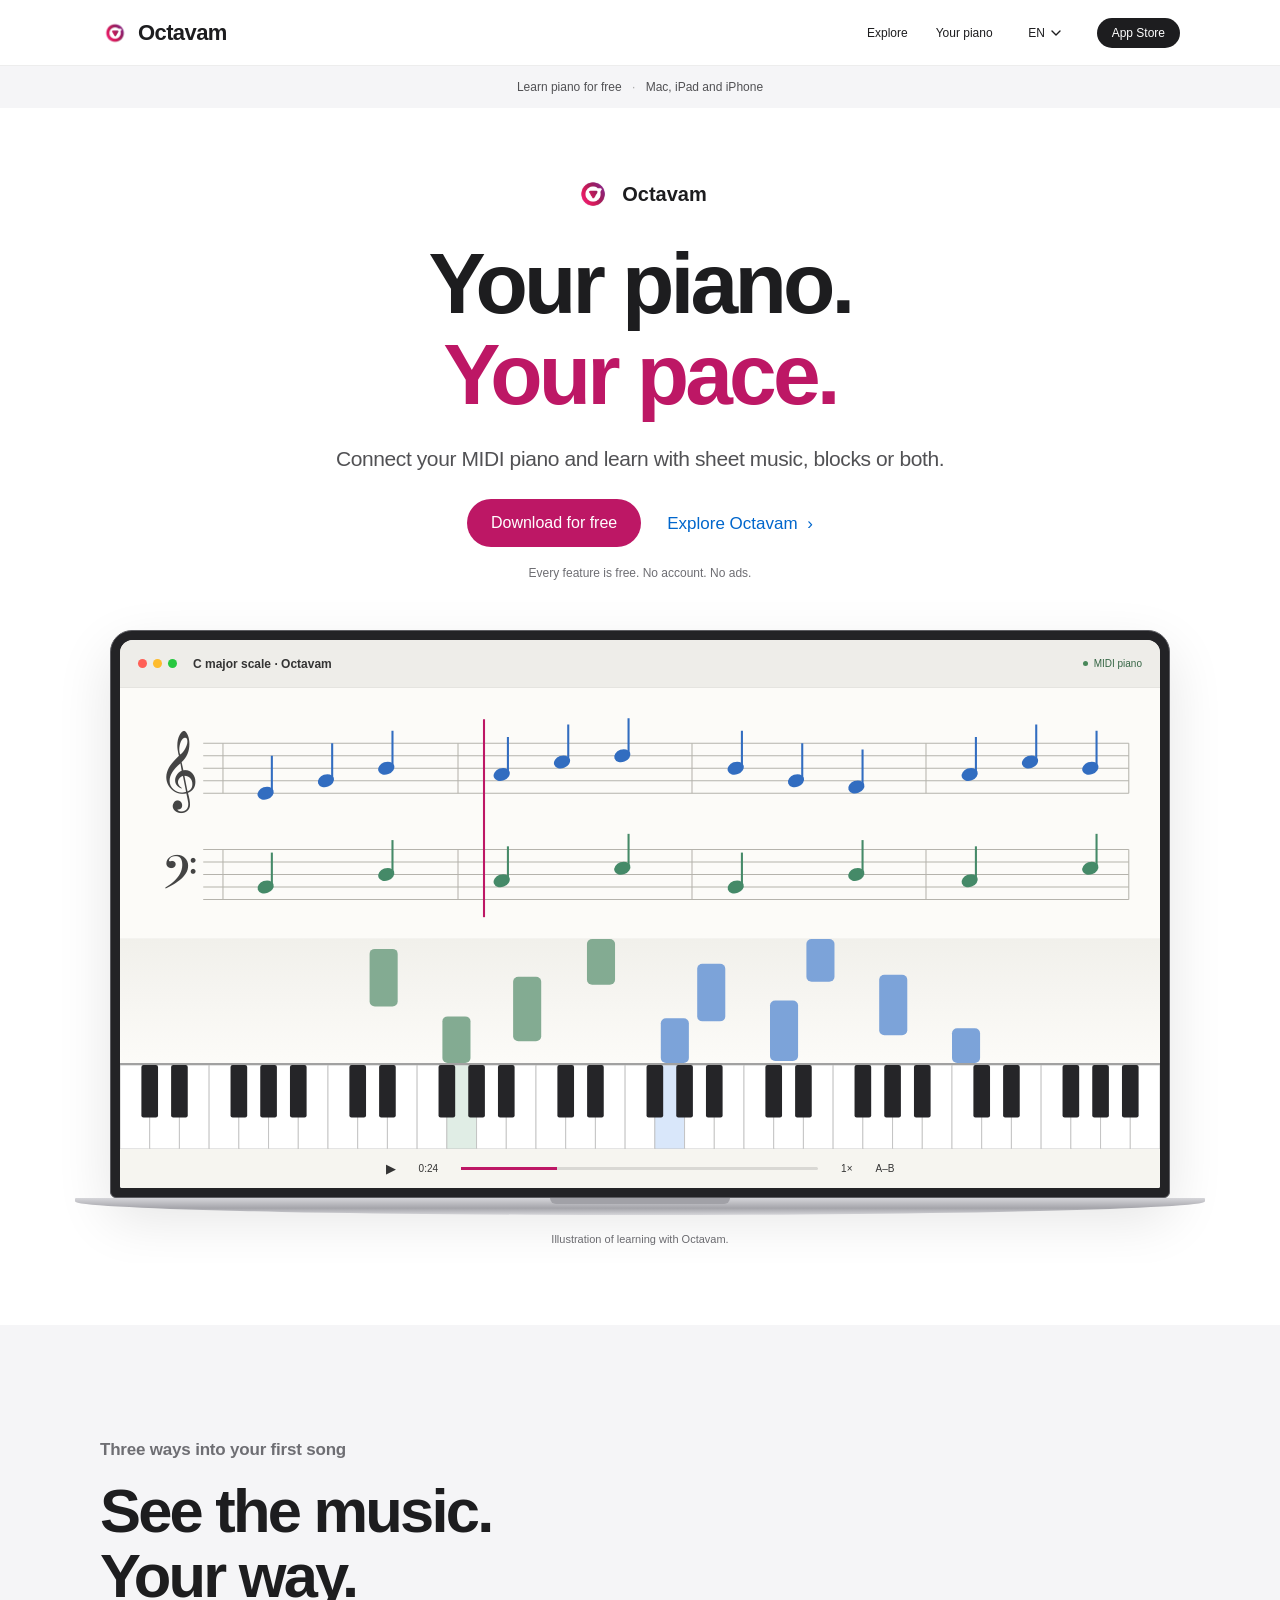
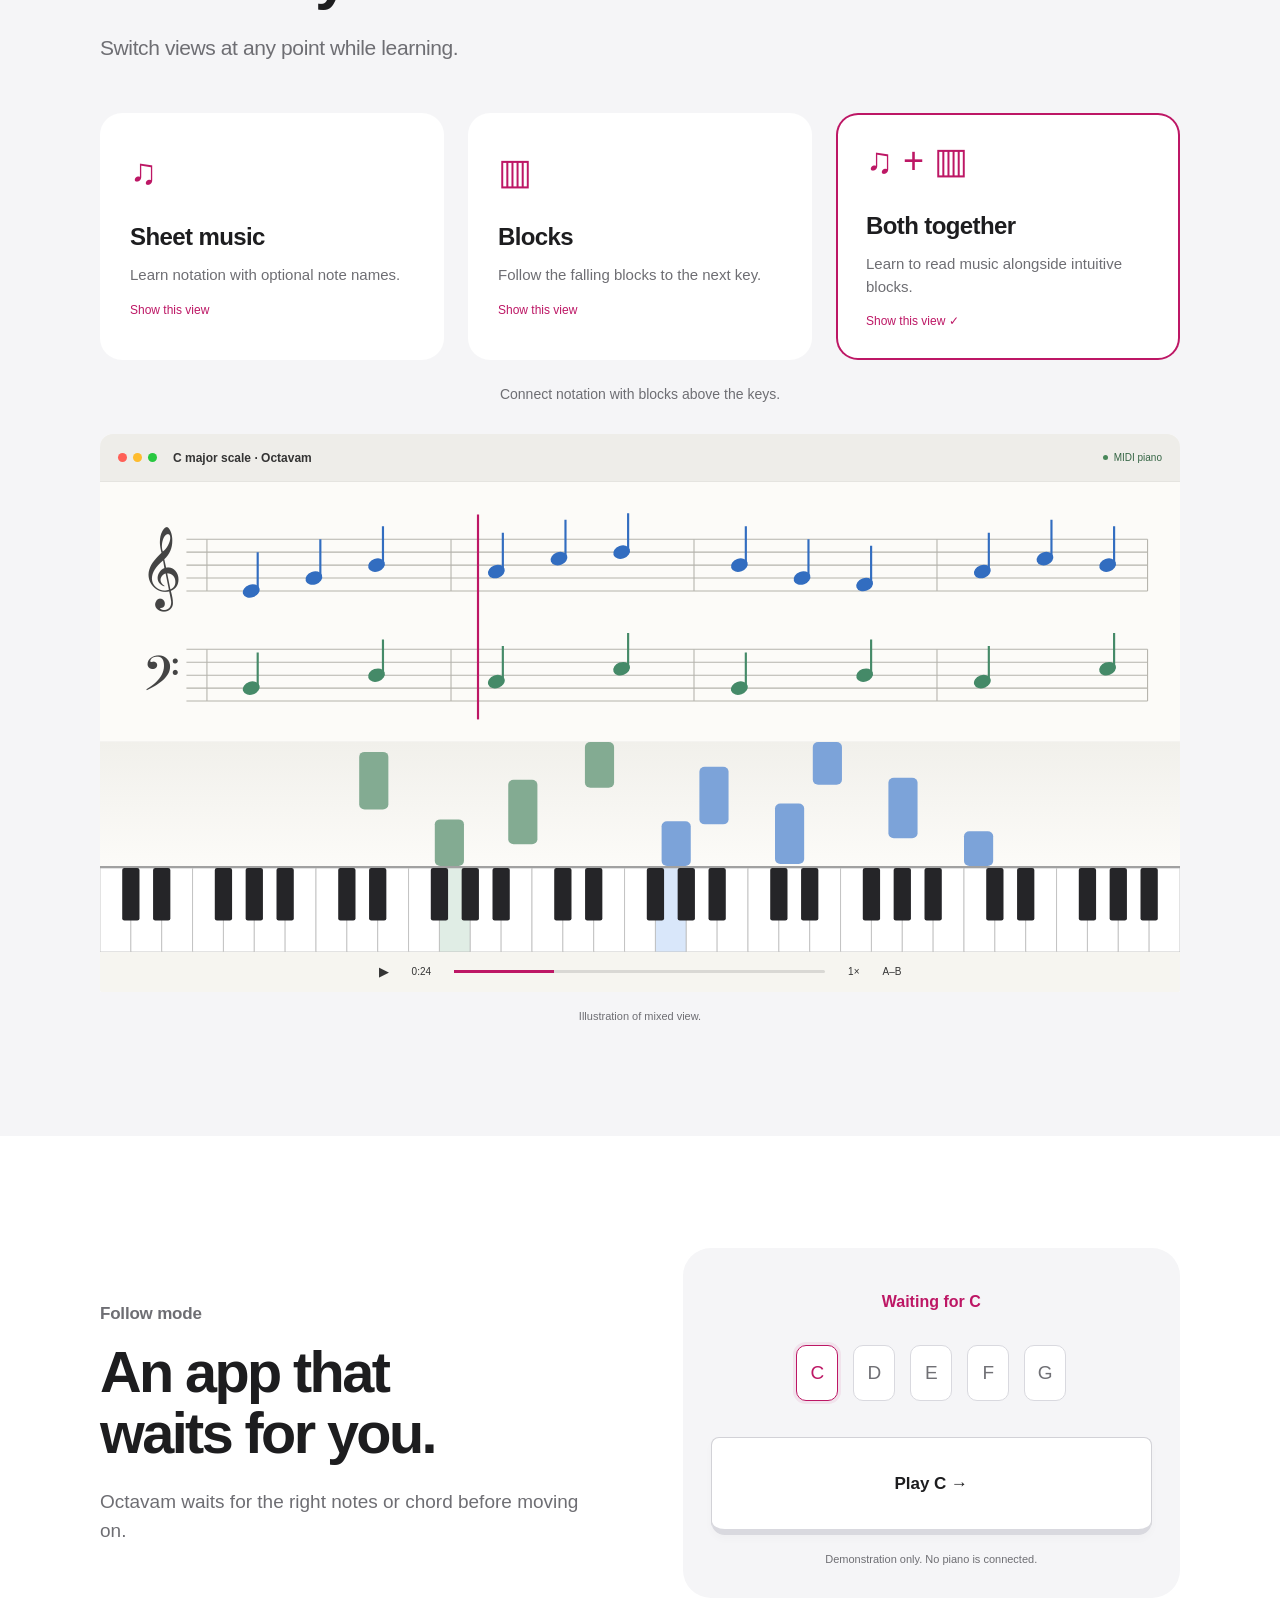
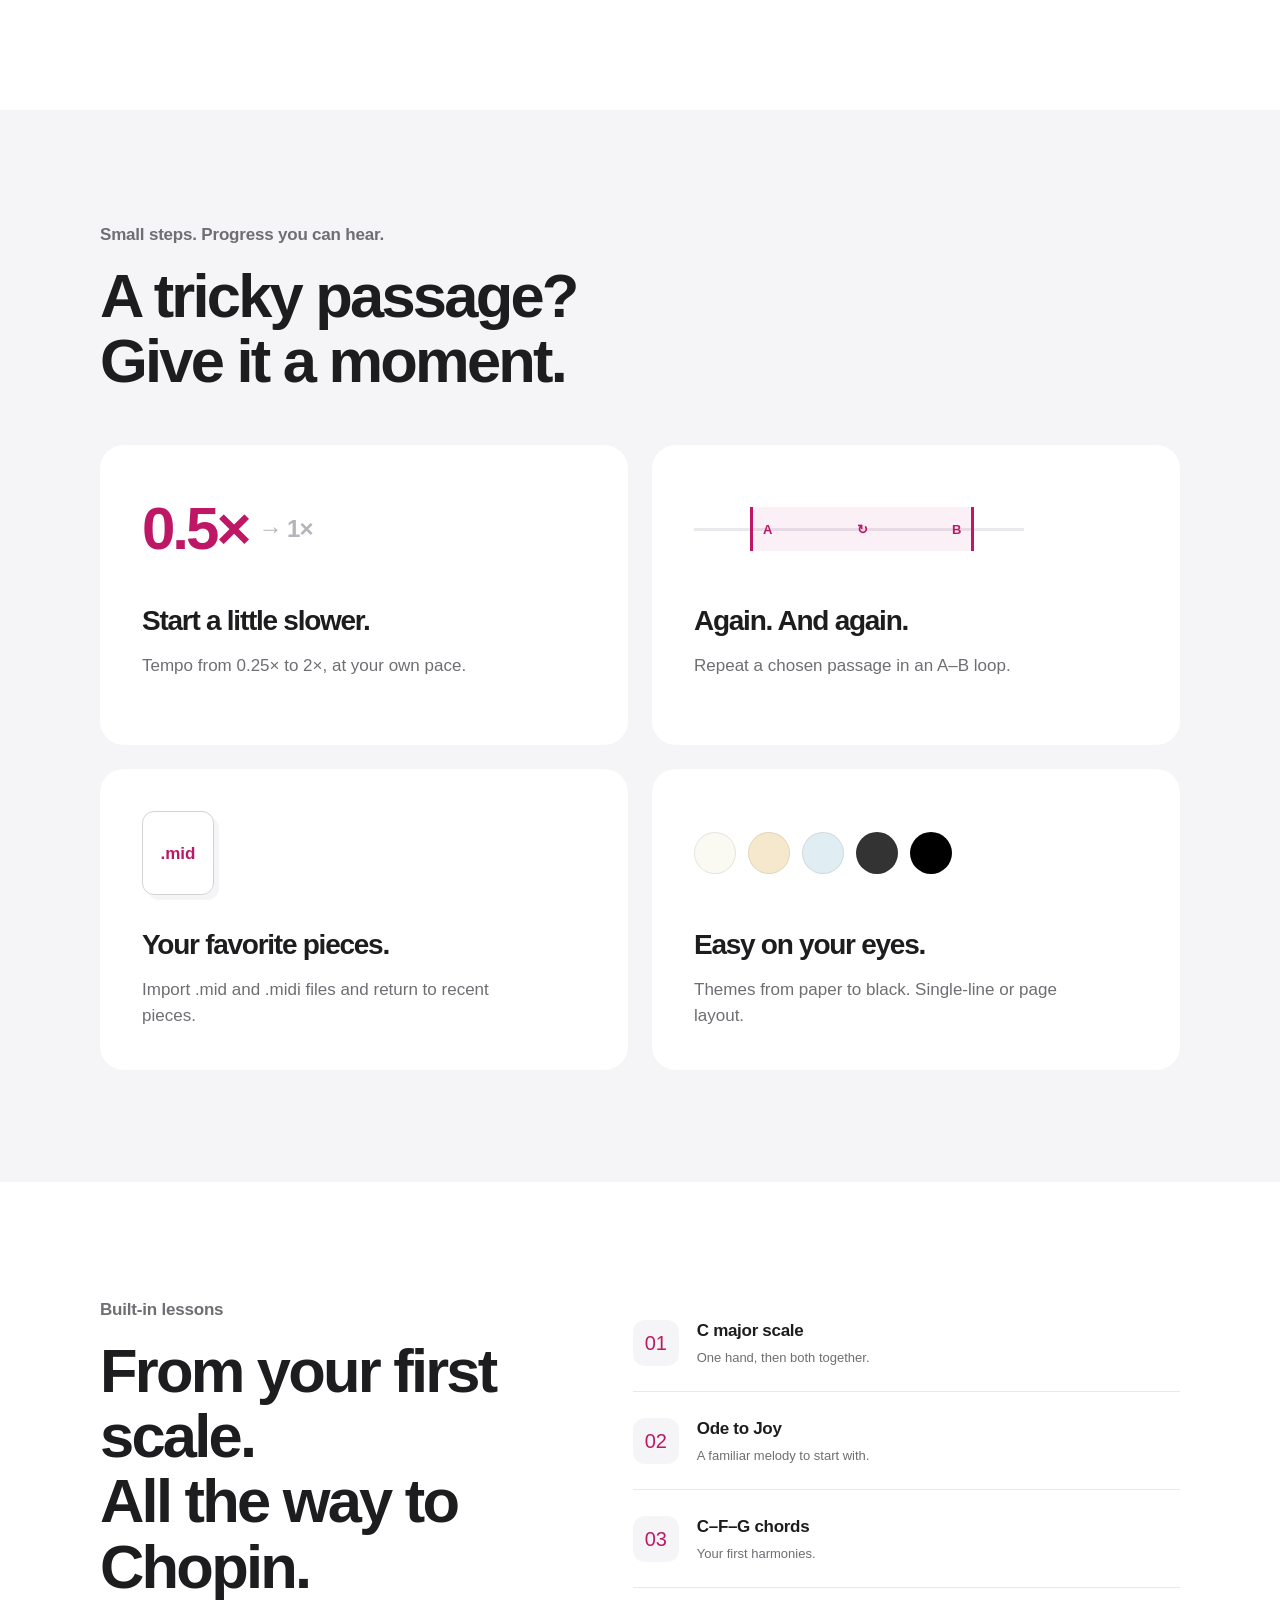
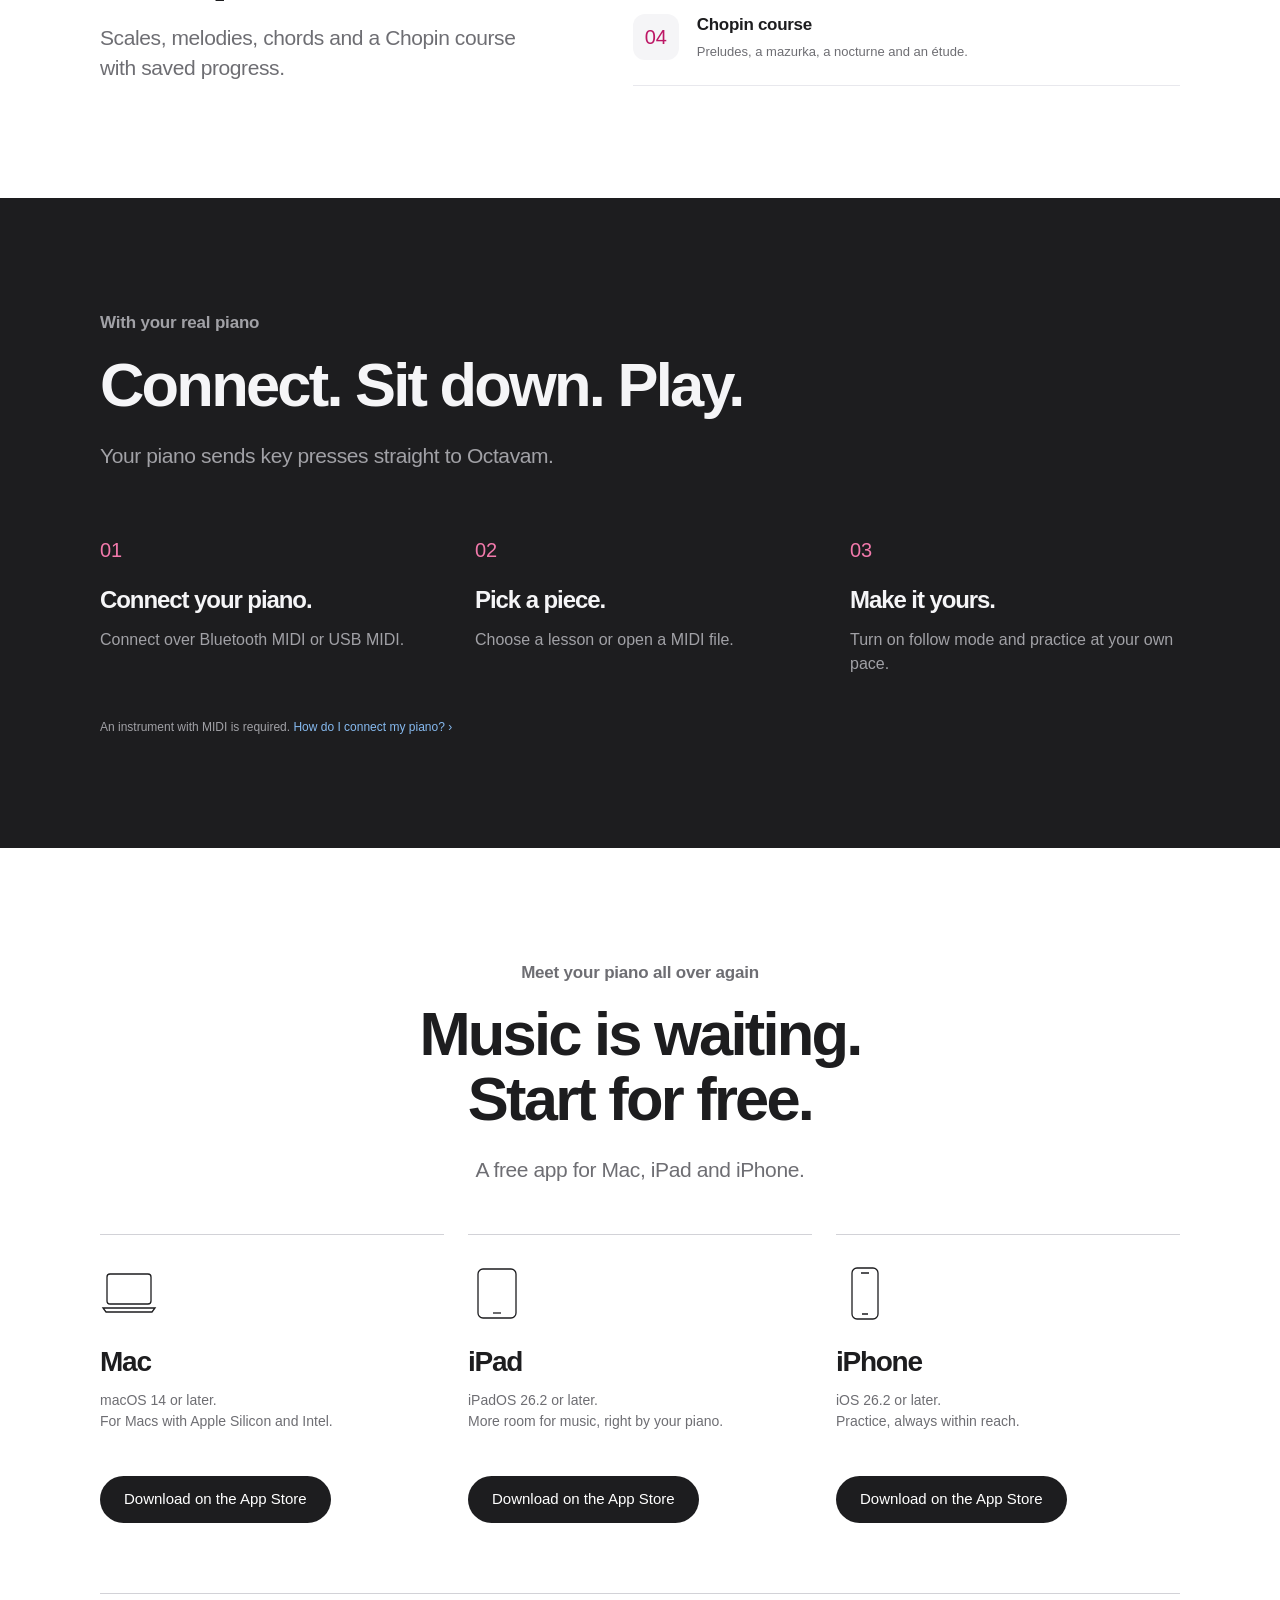
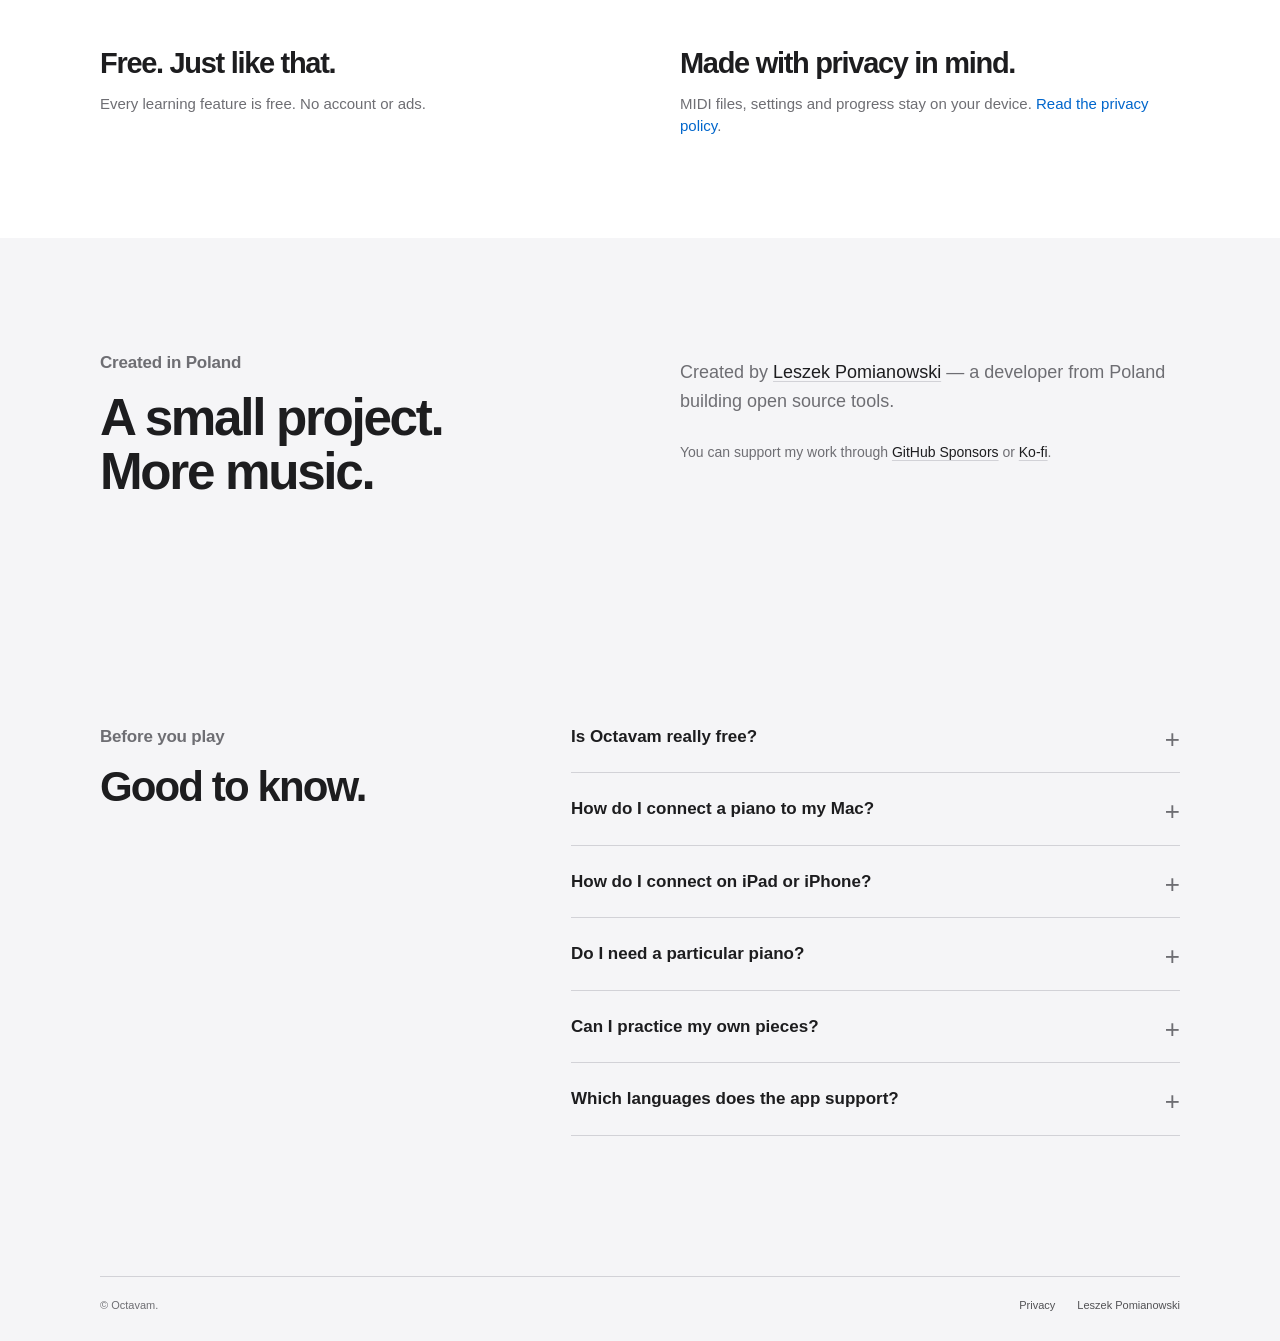
==== commit 423225e7: "fix: Translations" ====
--- a/index.html
+++ b/index.html
@@ -49,7 +49,7 @@
 <a class="skip" href="#main">Przejdź do treści</a>
 <header class="nav"><div class="nav-inner">
   <a class="brand" href="/"><img src="/assets/favicon.png" alt="" width="30" height="30">Octavam</a>
-  <nav aria-label="Nawigacja główna"><a class="hide-s" href="#features">Możliwości</a><a class="hide-s" href="#connect">Twoje pianino</a><details class="language-menu"><summary aria-label="Wybierz język">PL</summary><div class="language-options"><a class="lang" href="/" hreflang="pl" lang="pl" aria-current="page">Polski</a><a class="lang" href="/en/" hreflang="en" lang="en">English</a><a class="lang" href="/de/" hreflang="de" lang="de">Deutsch</a><a class="lang" href="/fr/" hreflang="fr" lang="fr">Français</a><a class="lang" href="/uk/" hreflang="uk" lang="uk">Українська</a><a class="lang" href="/ru/" hreflang="ru" lang="ru">Русский</a></div></details><a class="nav-download" data-app-store href="https://apps.apple.com/">App Store</a></nav>
+  <nav aria-label="Nawigacja główna"><a class="hide-s" href="#features">Możliwości</a><a class="hide-s" href="#connect">Twoje pianino</a><label class="language-switch"><span class="language-code" aria-hidden="true">PL</span><svg class="language-chevron" viewBox="0 0 10 6" aria-hidden="true" focusable="false"><path d="m1 1 4 4 4-4"/></svg><select class="language-select" name="language" aria-label="Wybierz język"><option value="/" lang="pl" selected>Polski</option><option value="/en/" lang="en">English</option><option value="/de/" lang="de">Deutsch</option><option value="/fr/" lang="fr">Français</option><option value="/uk/" lang="uk">Українська</option><option value="/ru/" lang="ru">Русский</option></select></label><a class="nav-download" data-app-store href="https://apps.apple.com/">App Store</a></nav>
 </div></header>
 <main id="main">
 <div class="availability">Darmowa nauka gry na pianinie <span>·</span> Mac, iPad i iPhone</div>
--- a/assets/style.css
+++ b/assets/style.css
@@ -57,10 +57,11 @@
 @media(prefers-reduced-transparency:reduce){.nav{background:#fff;-webkit-backdrop-filter:none;backdrop-filter:none}}
 @media(max-width:850px){.about-layout{gap:40px}}
 @media(max-width:600px){.about-layout{grid-template-columns:1fr;gap:26px}.about-copy{font-size:17px;padding-top:0}.download-card .btn{font-size:13px;padding-inline:14px}.footer-links{flex-wrap:wrap;row-gap:12px}}
-nav .language-menu{position:relative;border:0;padding:0;margin:0}
-nav .language-menu summary{padding:7px 0;font-size:12px;font-weight:400;color:var(--muted);min-width:30px}
-nav .language-menu summary::after{content:"⌄";font-size:12px;top:5px;right:-10px}
-.language-options{position:absolute;right:-12px;top:36px;width:175px;padding:8px;background:#fff;border:1px solid #e8e8ed;border-radius:12px;box-shadow:0 8px 24px #00000014}
-nav .language-options a{display:block;padding:8px 12px;border-radius:6px;font-size:13px;color:var(--ink)}
-nav .language-options a:hover{background:var(--paper);text-decoration:none}
-nav .language-options a[aria-current=page]{color:var(--accent);font-weight:600}
+.language-switch{position:relative;display:inline-flex;align-items:center;justify-content:center;gap:6px;flex:0 0 auto;width:48px;height:44px;border-radius:22px;color:var(--ink);cursor:pointer}
+.language-switch:hover{background:var(--paper)}
+.language-switch:focus-within{outline:3px solid var(--link);outline-offset:2px}
+.language-code{font-size:12px;font-weight:500;line-height:1;pointer-events:none}
+.language-chevron{width:10px;height:6px;fill:none;stroke:currentColor;stroke-width:1.4;stroke-linecap:round;stroke-linejoin:round;pointer-events:none}
+.language-select{position:absolute;inset:0;width:100%;height:100%;margin:0;padding:0;border:0;opacity:0;font:16px/1.5 -apple-system,BlinkMacSystemFont,"Segoe UI",sans-serif;cursor:pointer}
+.prose h1{overflow-wrap:anywhere}
+nav .nav-download{white-space:nowrap;flex-shrink:0}
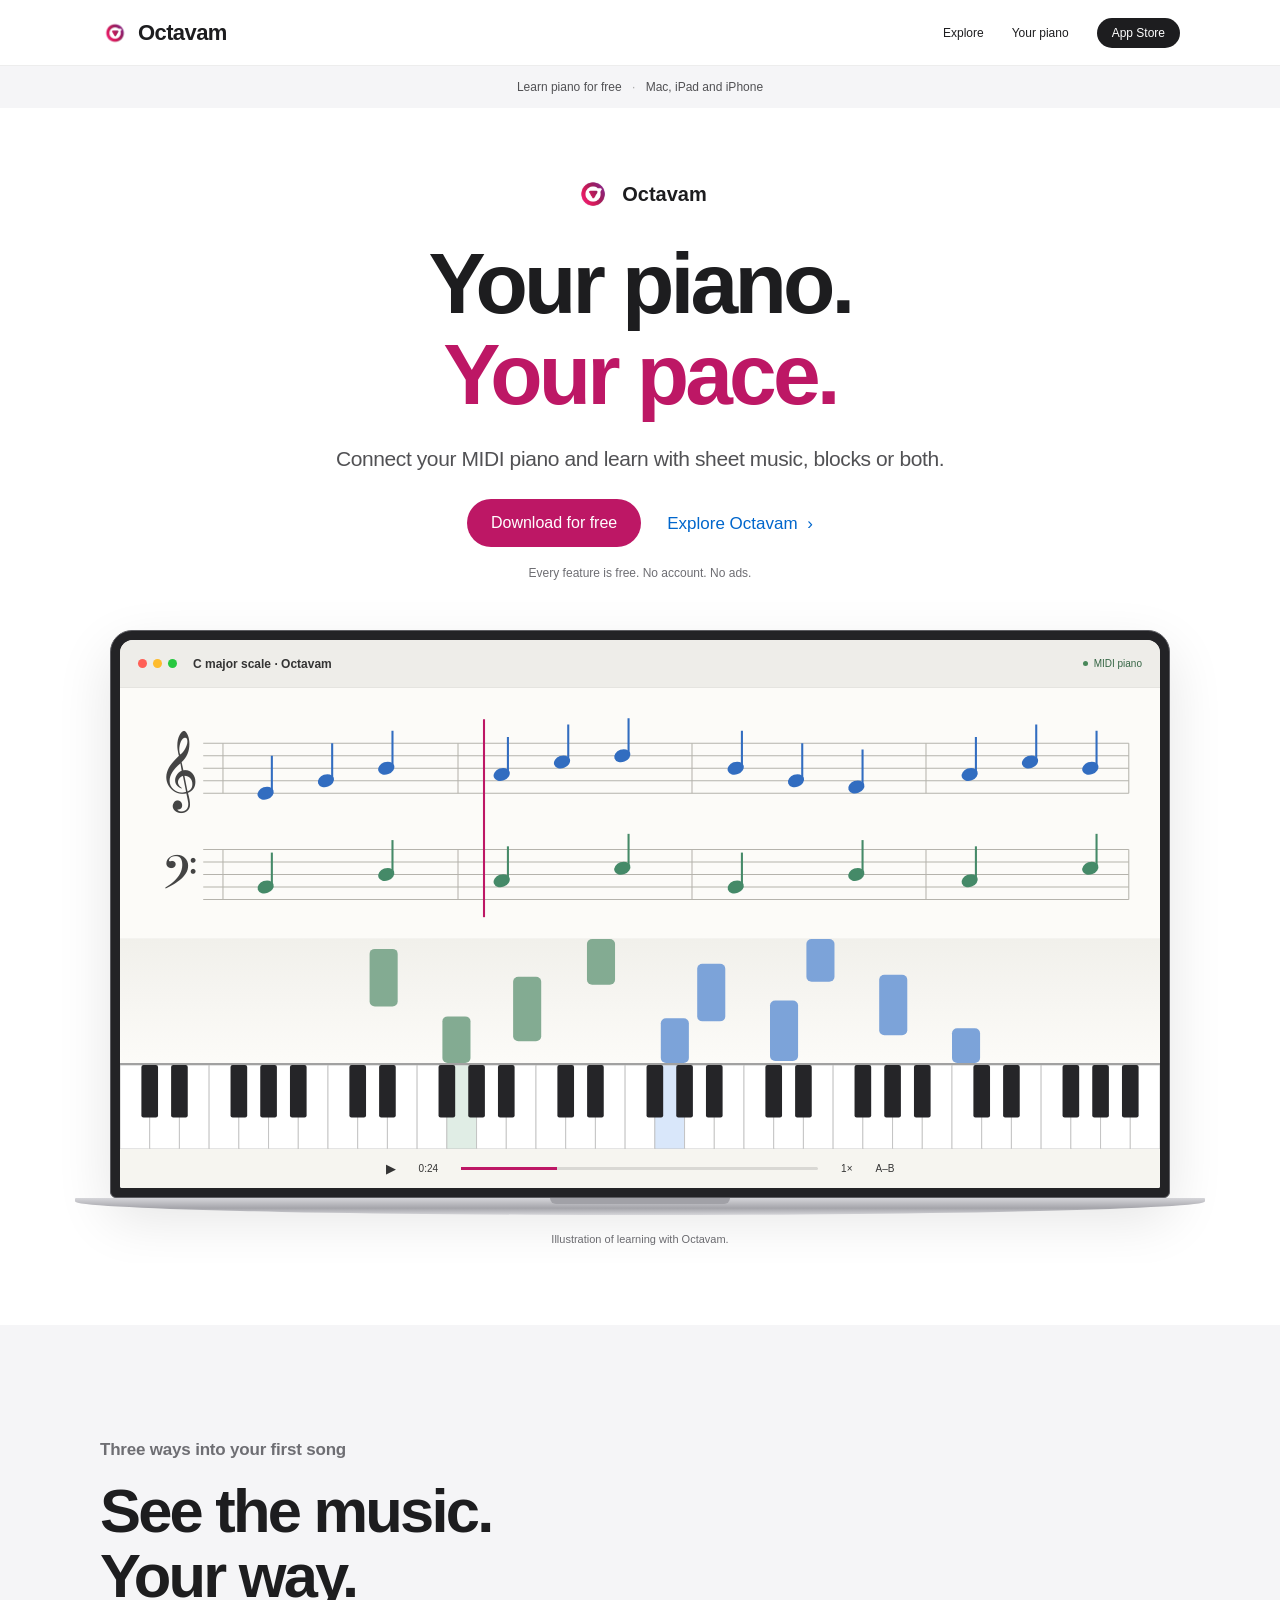
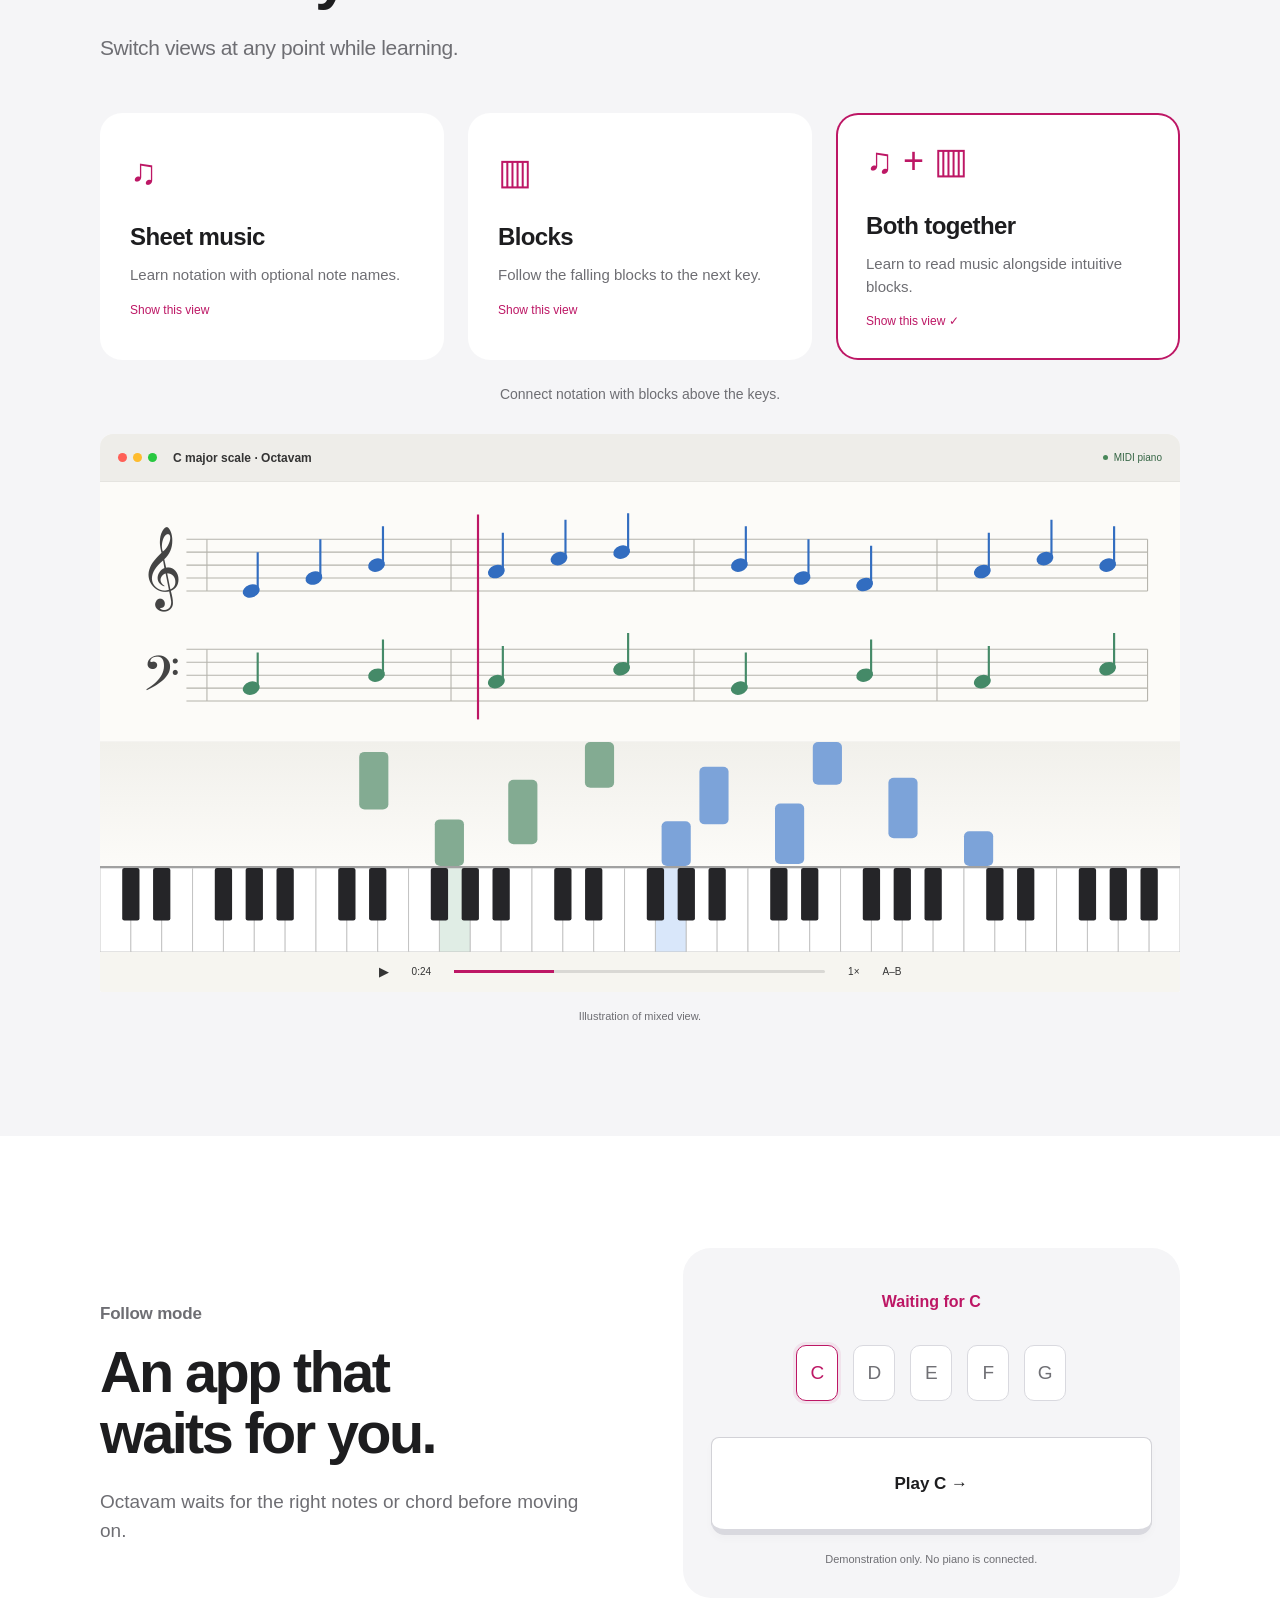
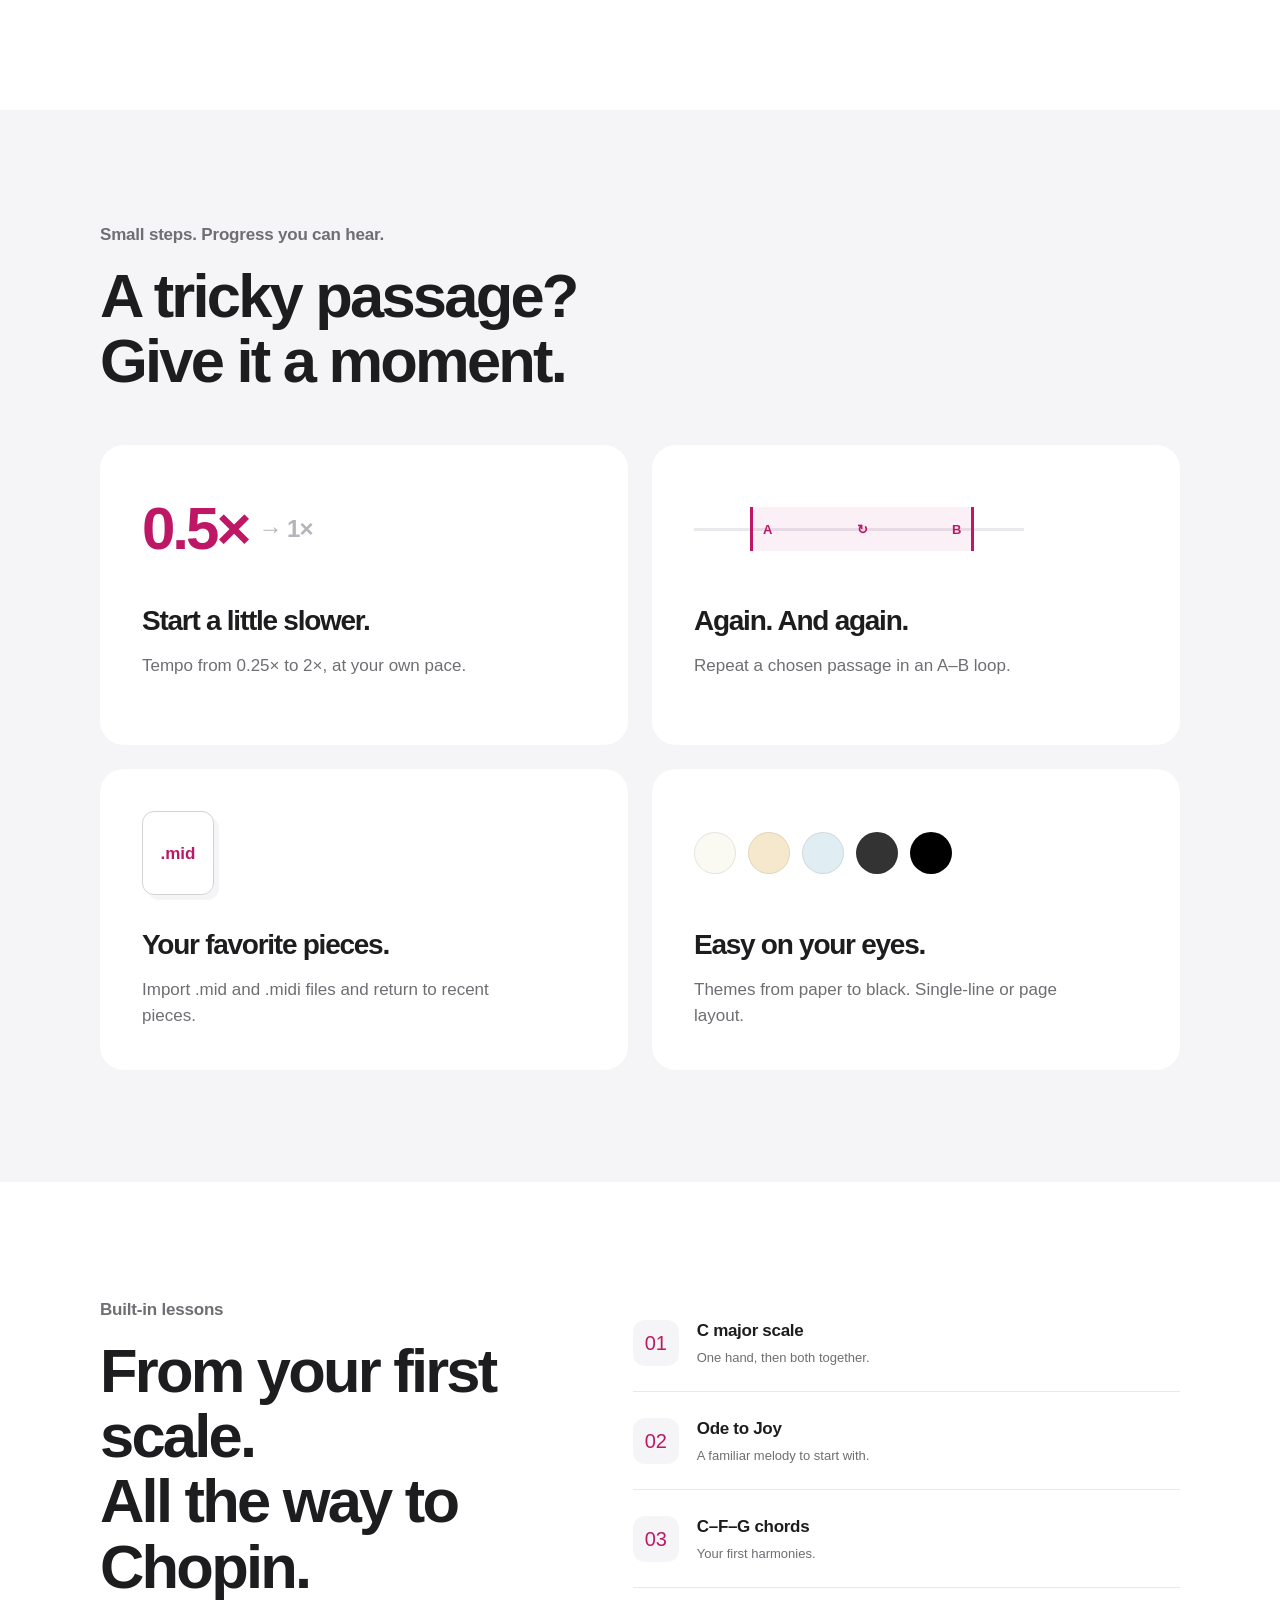
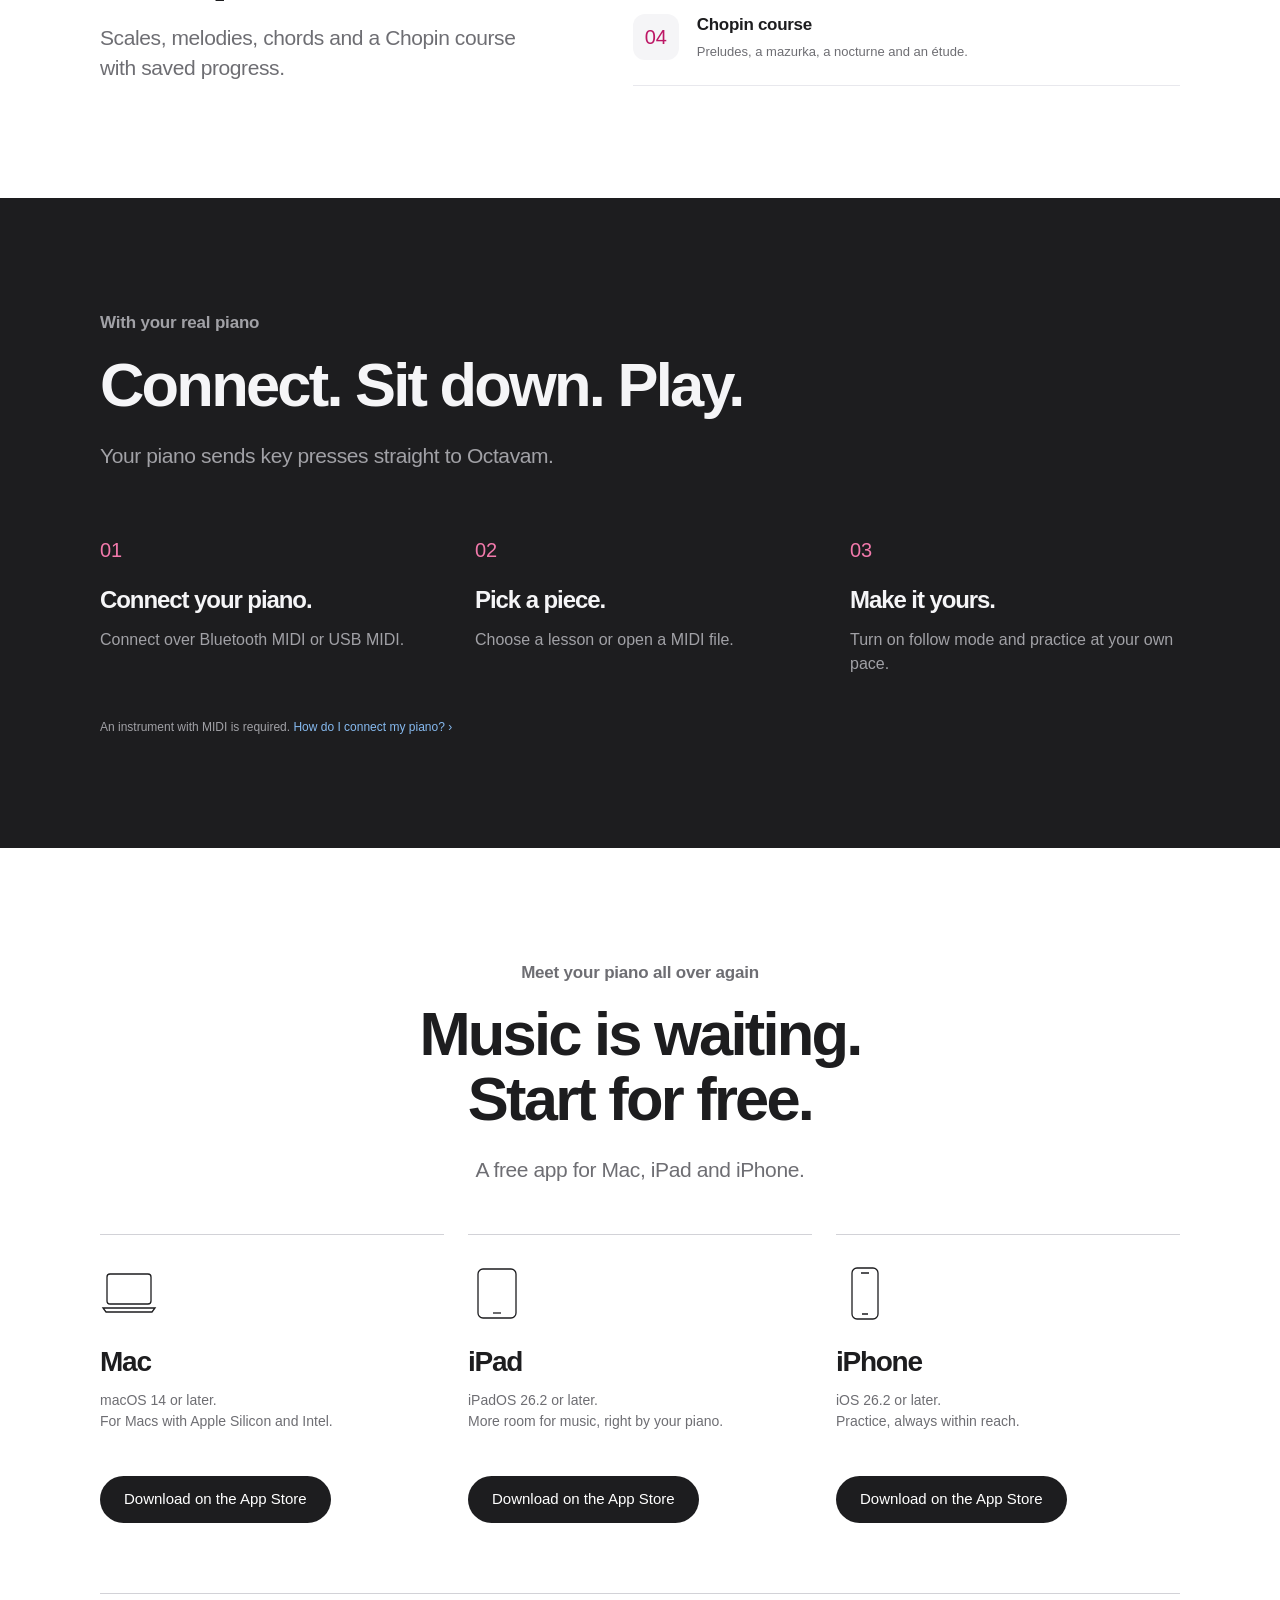
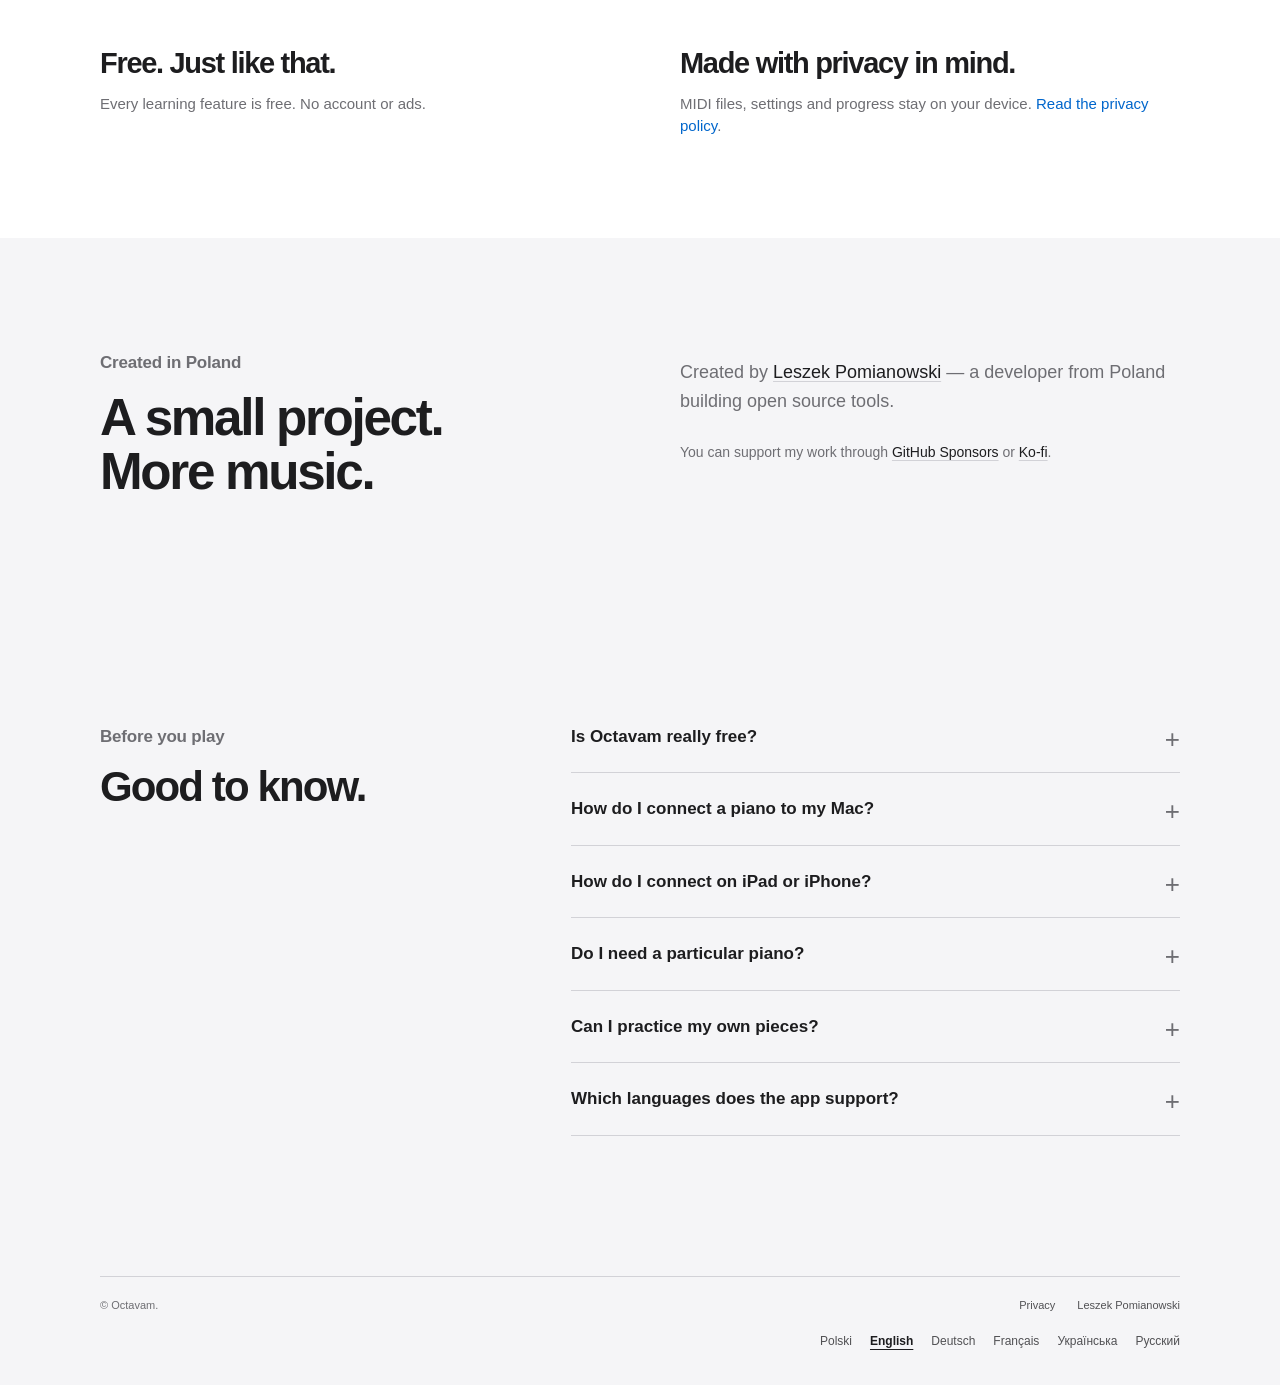
==== commit f056ca4a: "update langs" ====
--- a/index.html
+++ b/index.html
@@ -49,7 +49,7 @@
 <a class="skip" href="#main">Przejdź do treści</a>
 <header class="nav"><div class="nav-inner">
   <a class="brand" href="/"><img src="/assets/favicon.png" alt="" width="30" height="30">Octavam</a>
-  <nav aria-label="Nawigacja główna"><a class="hide-s" href="#features">Możliwości</a><a class="hide-s" href="#connect">Twoje pianino</a><label class="language-switch"><span class="language-code" aria-hidden="true">PL</span><svg class="language-chevron" viewBox="0 0 10 6" aria-hidden="true" focusable="false"><path d="m1 1 4 4 4-4"/></svg><select class="language-select" name="language" aria-label="Wybierz język"><option value="/" lang="pl" selected>Polski</option><option value="/en/" lang="en">English</option><option value="/de/" lang="de">Deutsch</option><option value="/fr/" lang="fr">Français</option><option value="/uk/" lang="uk">Українська</option><option value="/ru/" lang="ru">Русский</option></select></label><a class="nav-download" data-app-store href="https://apps.apple.com/">App Store</a></nav>
+  <nav aria-label="Nawigacja główna"><a class="hide-s" href="#features">Możliwości</a><a class="hide-s" href="#connect">Twoje pianino</a><a class="nav-download" data-app-store href="https://apps.apple.com/">App Store</a></nav>
 </div></header>
 <main id="main">
 <div class="availability">Darmowa nauka gry na pianinie <span>·</span> Mac, iPad i iPhone</div>
@@ -108,6 +108,6 @@
   <div><p class="eyebrow">Zanim zagrasz</p><h2 id="faq-heading">Dobrze wiedzieć.</h2></div><div><details><summary>Czy Octavam naprawdę jest darmowy?</summary><p>Tak, wszystkie funkcje nauki są darmowe. Wsparcie twórcy jest dobrowolne.</p></details><details id="pairing"><summary>Jak połączyć pianino z Makiem?</summary><ol><li>Włącz Bluetooth MIDI w pianinie.</li><li>Na Macu otwórz Konfigurację MIDI audio → Okno → Pokaż studio MIDI.</li><li>Kliknij ikonę Bluetooth i połącz instrument.</li><li>Wybierz pianino w panelu urządzenia Octavam.</li></ol></details><details><summary>Jak połączyć pianino z iPadem lub iPhonem?</summary><p>W panelu urządzenia wybierz „Połącz urządzenie Bluetooth MIDI”. USB MIDI wymaga odpowiedniego kabla.</p></details><details><summary>Czy potrzebuję konkretnego modelu pianina?</summary><p>Wystarczy Bluetooth MIDI lub USB MIDI. Sam Bluetooth audio i gra przez mikrofon nie są obsługiwane.</p></details><details><summary>Czy mogę ćwiczyć własne utwory?</summary><p>Tak, otwórz plik .mid lub .midi. Na Macu: ⇧⌘O.</p></details><details><summary>W jakich językach działa aplikacja?</summary><p>Polski, angielski, niemiecki, francuski, ukraiński i rosyjski.</p></details></div>
 </div></section>
 </main>
-<footer><div class="wrap footer-inner"><p>© Octavam.</p><div class="footer-links"><a href="/privacy.html">Prywatność</a><a href="https://lepo.co/" rel="author">Leszek Pomianowski</a></div></div></footer>
+<footer><div class="wrap"><div class="footer-inner"><p>© Octavam.</p><div class="footer-links"><a href="/privacy.html">Prywatność</a><a href="https://lepo.co/" rel="author">Leszek Pomianowski</a></div></div><nav class="footer-languages" aria-label="Wybierz język"><a class="language-link" href="/?lang=pl" hreflang="pl" lang="pl" aria-current="page">Polski</a><a class="language-link" href="/en/?lang=en" hreflang="en" lang="en">English</a><a class="language-link" href="/de/?lang=de" hreflang="de" lang="de">Deutsch</a><a class="language-link" href="/fr/?lang=fr" hreflang="fr" lang="fr">Français</a><a class="language-link" href="/uk/?lang=uk" hreflang="uk" lang="uk">Українська</a><a class="language-link" href="/ru/?lang=ru" hreflang="ru" lang="ru">Русский</a></nav></div></footer>
 </body>
 </html>
--- a/assets/style.css
+++ b/assets/style.css
@@ -13,7 +13,7 @@
 .nav{position:sticky;top:0;z-index:20;border-bottom:1px solid #00000012;background:#ffffffeb;-webkit-backdrop-filter:saturate(180%) blur(20px);backdrop-filter:saturate(180%) blur(20px)}
 .nav-inner,.nav>.glass{width:min(1080px,calc(100% - 64px));margin:auto;display:flex;align-items:center;justify-content:space-between;min-height:65px;gap:24px}
 .brand{display:flex;align-items:center;gap:8px;color:var(--ink);font-size:22px;font-weight:650;letter-spacing:-.6px}.brand:hover{text-decoration:none}.brand img{width:30px;height:30px;border-radius:7px}
-nav{display:flex;align-items:center;gap:28px}nav a{color:var(--ink);font-size:12px}nav .lang{color:var(--muted)}nav .nav-download{background:var(--ink);color:#fff;border-radius:20px;padding:6px 15px}
+nav{display:flex;align-items:center;gap:28px}nav a{color:var(--ink);font-size:12px}nav .nav-download{background:var(--ink);color:#fff;border-radius:20px;padding:6px 15px}
 .availability{background:var(--paper);text-align:center;padding:12px 24px;font-size:12px;color:#515154}.availability span{margin-inline:7px;color:#aaa}
 .hero{padding-top:66px;text-align:center;overflow:hidden}.product-name{display:flex;align-items:center;justify-content:center;gap:9px;font-size:20px;font-weight:600;margin-bottom:24px}.product-name img{width:40px;height:40px;border-radius:10px}
 .hero h1 span{color:var(--accent)}.hero .lead{max-width:630px;margin:24px auto 25px;font-size:21px;line-height:1.45;letter-spacing:-.4px;color:#515154}
@@ -57,11 +57,9 @@
 @media(prefers-reduced-transparency:reduce){.nav{background:#fff;-webkit-backdrop-filter:none;backdrop-filter:none}}
 @media(max-width:850px){.about-layout{gap:40px}}
 @media(max-width:600px){.about-layout{grid-template-columns:1fr;gap:26px}.about-copy{font-size:17px;padding-top:0}.download-card .btn{font-size:13px;padding-inline:14px}.footer-links{flex-wrap:wrap;row-gap:12px}}
-.language-switch{position:relative;display:inline-flex;align-items:center;justify-content:center;gap:6px;flex:0 0 auto;width:48px;height:44px;border-radius:22px;color:var(--ink);cursor:pointer}
-.language-switch:hover{background:var(--paper)}
-.language-switch:focus-within{outline:3px solid var(--link);outline-offset:2px}
-.language-code{font-size:12px;font-weight:500;line-height:1;pointer-events:none}
-.language-chevron{width:10px;height:6px;fill:none;stroke:currentColor;stroke-width:1.4;stroke-linecap:round;stroke-linejoin:round;pointer-events:none}
-.language-select{position:absolute;inset:0;width:100%;height:100%;margin:0;padding:0;border:0;opacity:0;font:16px/1.5 -apple-system,BlinkMacSystemFont,"Segoe UI",sans-serif;cursor:pointer}
 .prose h1{overflow-wrap:anywhere}
 nav .nav-download{white-space:nowrap;flex-shrink:0}
+.footer-languages{display:flex;flex-wrap:wrap;align-items:center;justify-content:flex-end;gap:4px 18px;margin-top:12px}
+.footer-languages a{display:inline-flex;align-items:center;min-height:32px;padding:2px 0;color:#515154;font-size:12px;line-height:1.4}
+.footer-languages a[aria-current=page]{color:var(--ink);font-weight:600;text-decoration:underline;text-underline-offset:4px}
+@media(max-width:600px){.footer-languages{justify-content:flex-start;gap:4px 16px}}
